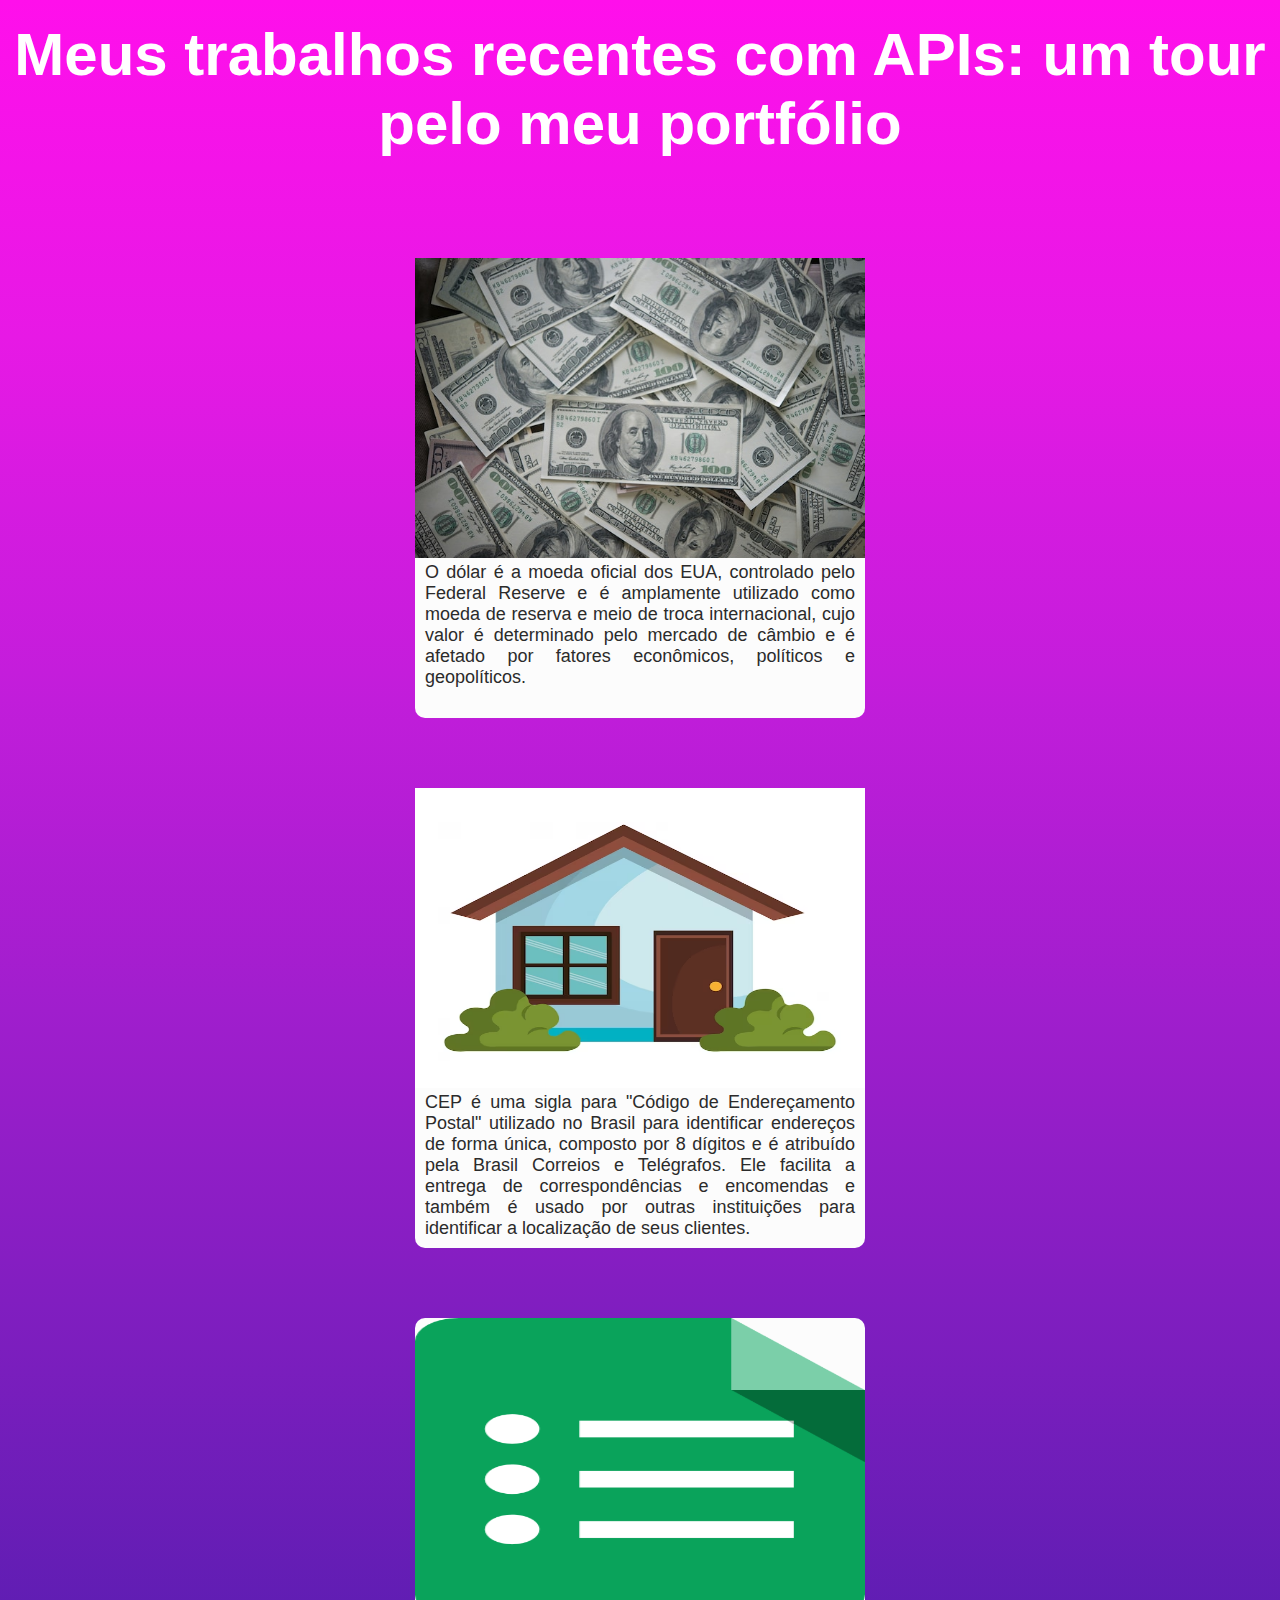
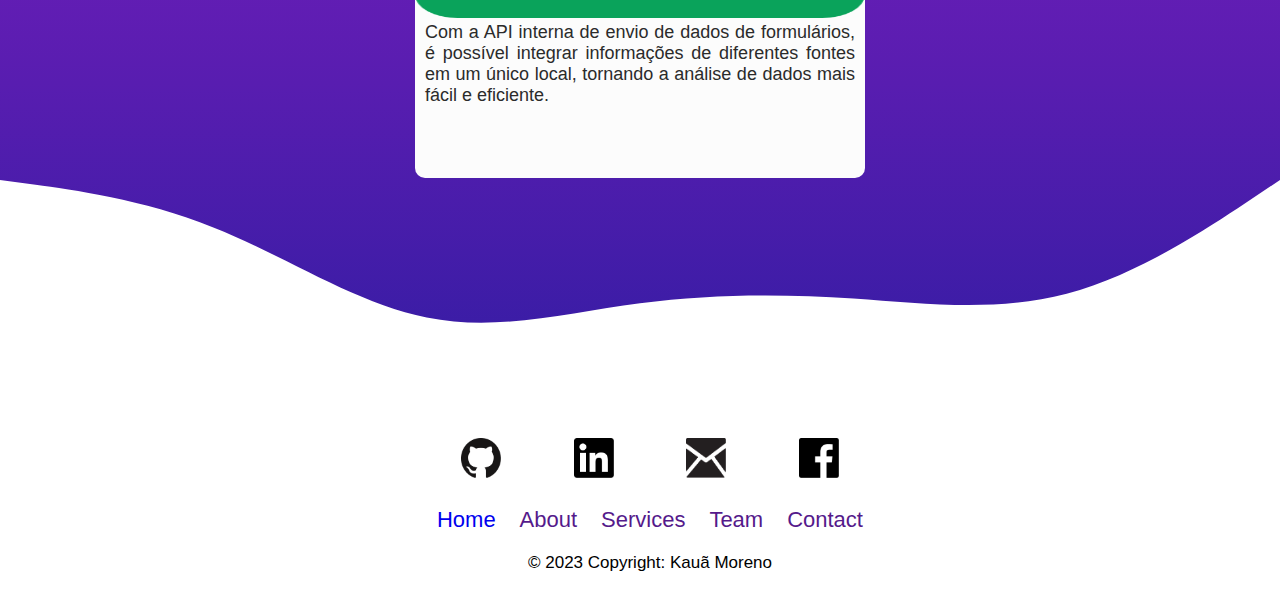
==== index.html @ 4e9daf73 "organização diretorios" ====
<!DOCTYPE html>
<html lang="pt-br">
<head>
    <meta charset="UTF-8">
    <meta http-equiv="X-UA-Compatible" content="IE=edge">
    <meta name="viewport" content="width=device-width, initial-scale=1.0">
    <link rel="shortcut icon" href="assets/img/favicon-32x32.png" type="image/x-icon">
    <title>Home</title>

    <link rel="stylesheet" href="assets/css/style.css">
</head>
<body>
    <main id="main-index">  
        <div id="titulo-index" class="titulo">
            <h1>Meus trabalhos recentes com APIs: um tour pelo meu portfólio</h1>
        </div>


        <div class="row-index">
            <div class="card" id="card-dolar">
                <a href="dolar.html">
                    <div>
                        <img src="assets/img/index/dolar.jpg" alt="Imagem Ilustrativa" class="imagens-index">
                    </div>
                    <div>
                        <center>
                            <p class="texto-index">
                                O dólar é a moeda oficial dos EUA, controlado pelo Federal Reserve e é amplamente utilizado como moeda de reserva e meio de troca internacional, cujo valor é determinado pelo mercado de câmbio e é afetado por fatores econômicos, políticos e geopolíticos.
                            </p>
                        </center>
                    </div>
                </a>
            </div>

            <div class="card" id="card-cep">
                <a href="cep.html">
                    <div>
                        <img src="assets/img/index/casa.avif" alt="Imagem Ilustrativa" class="imagens-index">
                    </div>
                    <div>
                        <center>
                            <p class="texto-index">
                                CEP é uma sigla para "Código de Endereçamento Postal" utilizado no Brasil para identificar endereços de forma única, composto por 8 dígitos e é atribuído pela Brasil Correios e Telégrafos. Ele facilita a entrega de correspondências e encomendas e também é usado por outras instituições para identificar a localização de seus clientes.
                            </p>
                        </center>
                    </div>
                </a>
            </div>

            <div class="card" id="card-envioFormulario">
                <a href="envioFormulario.html">
                    <div>
                        <img src="assets/img/index/form.png" alt="Imagem Ilustrativa" class="imagens-index">
                    </div>
                    <div>
                        <center>
                            <p class="texto-index">
                                Com a API interna de envio de dados de formulários, é possível integrar informações de diferentes fontes em um único local, tornando a análise de dados mais fácil e eficiente.                            </p>
                        </center>
                    </div>
                </a>
            </div>
            
        </div>
    </main>

    <footer>
        <div>
            <div class="redes-sociais">
                <a href=""><img src="assets/img/social-media/github.png" alt="Github"></a>
                <a href=""><img src="assets/img/social-media/linkedin.png" alt="Linkedin"></a>
                <a href=""><img src="assets/img/social-media/email.png" alt="Email"></a>
                <a href=""><img src="assets/img/social-media/facebook.png" alt="Facebook"></a>
            </div>
            <div class="links">
                <a href="index.html">Home</a>
                <a href="">About</a>
                <a href="">Services</a>
                <a href="">Team</a>
                <a href="">Contact</a>
            </div>
            <div class="copy">
                © 2023 Copyright: Kauã Moreno
            </div>
        </div>
    </footer>

</body>
</html>
---- assets/css/style.css ----
* {
    padding: 0;
    margin: 0;
    text-decoration: none;
    font-family: Arial, Helvetica, sans-serif;
}

.titulo {
    color: white;
    text-align: center;
    padding-top: 20px;
}

#titulo-index,
#titulo-cep {
    font-size: 30px;
}


/******************************** FOOTER *********************************/
footer {
    width: 100%;
    height: 150px;
    background-color: white;

    /* Para ficar no centro-row */
    display: flex;
    justify-content: center;
    align-items: center;
}

.links a {
    font-size: 22px;
    margin-top: 25px;
}

footer img {
    width: 40px;
    height: 40px;
}

.copy {
    font-size: 17px;
    margin-top: 20px;
    display: flex;
    justify-content: center;
    align-items: center;
}

footer div {
    width: 450px;
}

.redes-sociais,
.links {
    display: flex;
    justify-content: space-around;
}


/********************************* MAIN **********************************/
main {
    position: relative;
    height: 860px;
}

main:before {
    content: "";
    position: absolute;
    bottom: 0;
    left: 0;
    width: 100%;
    height: 240px;
    background: url(../img/wave.svg);
    background-size: cover;
    background-repeat: no-repeat;
}

#main-index {
    background-image: linear-gradient(180deg, #ff0feb 0, #e719e5 16.67%, #c41ddb 33.33%, #a01ecd 50%, #7c1ebe 66.67%, #581db0 83.33%, #301ca2 100%);
}

#main-dolar {
    background-image: linear-gradient(180deg, #b2f34f 0, #95ed59 12.5%, #76e561 25%, #52da69 37.5%, #1ecd6f 50%, #00c074 62.5%, #00b479 75%, #00aa7e 87.5%, #00a184 100%);
}

#main-cep {
    background-image: linear-gradient(180deg, #ffff5c 0, #fff954 25%, #d5e04d 50%, #aec646 75%, #8cb041 100%);
}

#main-temperatura{
    background-image: linear-gradient(180deg, #ffff5c 0, #fff954 25%, #d5e04d 50%, #aec646 75%, #8cb041 100%);
}


/*************************** Pagina INDEX.HTML ***************************/
.card {
    display: flex;
    flex-direction: column;
    width: 450px;
    height: 430px;
    background-color: rgb(252, 252, 252);
    border-radius: 10px;
}

.card:hover {
    transition: 150ms;
    -webkit-box-shadow: 0px 0px 35px 30px rgba(0, 0, 0, 0.16);
    -moz-box-shadow: 0px 0px 35px 30px rgba(0, 0, 0, 0.16);
    box-shadow: 0px 0px 35px 30px rgba(0, 0, 0, 0.16);
}

.imagens-index {
    width: 450px;
    height: 300px;
}

.texto-index {
    width: 430px;
    text-align: justify;
    color: rgb(43, 43, 43);
    font-family: Arial, Helvetica, sans-serif;
    font-size: 16px;
}

.row-index {
    width: 100%;
    display: flex;
    flex-direction: row;
    justify-content: space-around;
    margin-top: 100px;
}

@media(max-width: 1790px) {
    .row-index {
        display: flex;
        flex-direction: column;
        align-items: center;
    }

    #main-index {
        height: 2020px;
    }

    #card-cep,
    #card-envioFormulario {
        margin-top: 70px;
    }

    .card {
        height: 460px;
    }

    .texto-index {
        font-size: 18px;
    }

    /* TENTAR USAR PARA OS ELEMENTOS NÃO INVADIR O FOOTER */
    header,
    footer {
        padding: 10px;
    }
}

@media(max-width: 900px) {
    #main-index {
        height: 2250px;
    }
}


/*************************** Pagina DOLAR.HTML ***************************/
#titulo-dolar {
    font-size: 40px;
}

#imagem-dolar {
    margin-left: 10px;
    height: 500px;
    width: 500px;
    margin-top: 10px;
}

.row-dolar {
    display: flex;
    flex-direction: row;
}

.inf {
    width: 70%;
    display: flex;
    flex-direction: row;
    justify-content: space-around;
    align-items: center;
    font-size: 30px;
    color: white;
}

#informacoesDolar {
    width: 100%;
    /* height: 500px; */
    display: flex;
    flex-direction: row;
    justify-content: space-around;
    align-items: center;
    color: white;
}

@media(max-width: 1345px) {
    .row-dolar {
        display: flex;
        flex-direction: column;
    }

    #main-dolar {
        height: 1250px;
    }

    #imagem-dolar {
        margin: 0 auto;
        display: flex;
        margin-top: 30px;
    }

    #informacoesDolar {
        margin-top: 120px;
    }
}

@media(max-width: 530px) {
    #imagem-dolar {
        width: 100%;
        margin-top: 50px;
    }

    .inf {
        width: 100%;
    }

    #informacoesDolar {
        margin-top: 100px;
    }
}


/**************************** Pagina CEP.HTML ****************************/
.principal {
    display: flex;
    flex-direction: column;
}

#titulo-cep {
    margin-bottom: 50px;
}

.input-cep {
    display: flex;
    justify-content: space-around;
}

.input-cep input {
    width: 40%;
}

input,
button {
    padding: 10px;
    border-radius: 5px;
    border: 1px solid #000;
}

.informacao div {
    display: flex;
    justify-content: center;
    align-items: center;
}

.informacao {
    display: flex;
    flex-direction: column;
    margin-top: 20px;
    padding: 20px;
    /* width: 80%; */
}

#main-cep {
    display: flex;
    flex-direction: column;
}

.informacao div input {
    margin: 10px 0 10px 0;
    width: 50%;
}

.info {
    display: none;
}


/************************ ENVIOFORMULARIO.HTML *************************/
#main-envioFormulario {
    background: rgb(131, 58, 180);
    background: linear-gradient(90deg, rgba(131, 58, 180, 1) 0%, rgba(253, 29, 29, 1) 50%, rgba(252, 176, 69, 1) 100%);
    color: white;
}

#formulario {
    display: flex;
    flex-direction: column;
    align-items: center;
    margin-top: 50px;
    width: 70%;
    margin: 0 auto;
}

#formulario div {
    margin-top: 20px;
}

#formulario label{
    display: none;
}

#formulario input{
    padding: 15px;
}

#cpf{
    width: 60%;
}
#idade{
    width: 23%;
}

@media print{
    footer{
        display: none;
    }

    #formulario label{
        display: block;
    } 

    button{
        display: none;
    }
}


/************************** TEMPERATURA.HTML ***************************/
#main-temperatura{
    display: flex;
    flex-direction: row;
    justify-content: space-around;
}

.content{
    display: flex;
    flex-direction: column;
    justify-content: space-evenly;
    text-align: center;
    margin-top: -250px;
}

.pesquisa-temp{
    display: flex;
    flex-direction: column;
    align-items: center;
}

#cidade{
    width: 100%;
    padding: 20px 10px 20px 10px;
}

#pesquisa{
    margin-top: 30px;
    width: 50%;
    padding: 20px;
    border-radius: 50px;
}

@media(max-width: 1025px) {
    #main-temperatura{
        height: 1200px;
        display: flex;
        flex-direction: column;
        justify-content: center;
    }

    .img-temperatura img{
        width: 80%;
    }

    .content{
        margin-top: -150px;
    }
}

@media(max-width: 800px) {
    .img-temperatura img{
        width: 100%;
    }

    .content{
        margin-top: -330px;
    }
}


/************************** JSONINTERNO.HTML ***************************/
/*
body {
    font-family: Arial, Helvetica, sans-serif;
    color: black;
    background-color: #e0e0e0;

}
main {
    display: flex;
    justify-content: center;
}
.tela {
    margin-top: 20px;
}
input,
button {
    padding: 10px;
    border: 1px solid black;
}
button {
    border-radius: 5px;
    background-color: rgba(251, 255, 12, 0.8);
}
button:hover {
    transition: 50ms;
    background-color: rgba(251, 255, 12, 0.5);
}
#dados {
    display: none;
    background-color: rgba(251, 255, 12, 0.7);

    -webkit-box-shadow: 9px 11px 18px -4px rgba(0, 0, 0, 0.75);
    -moz-box-shadow: 9px 11px 18px -4px rgba(0, 0, 0, 0.75);
    box-shadow: 9px 11px 18px -4px rgba(0, 0, 0, 0.75);
}
.dados-interior {
    padding: 5px 5px 5px 5px;
    margin-top: 100px;
}
.titulo {
    text-align: center;
}
.areaInput {
    margin-top: 50px;
    display: flex;
    justify-content: space-around;
}
*/
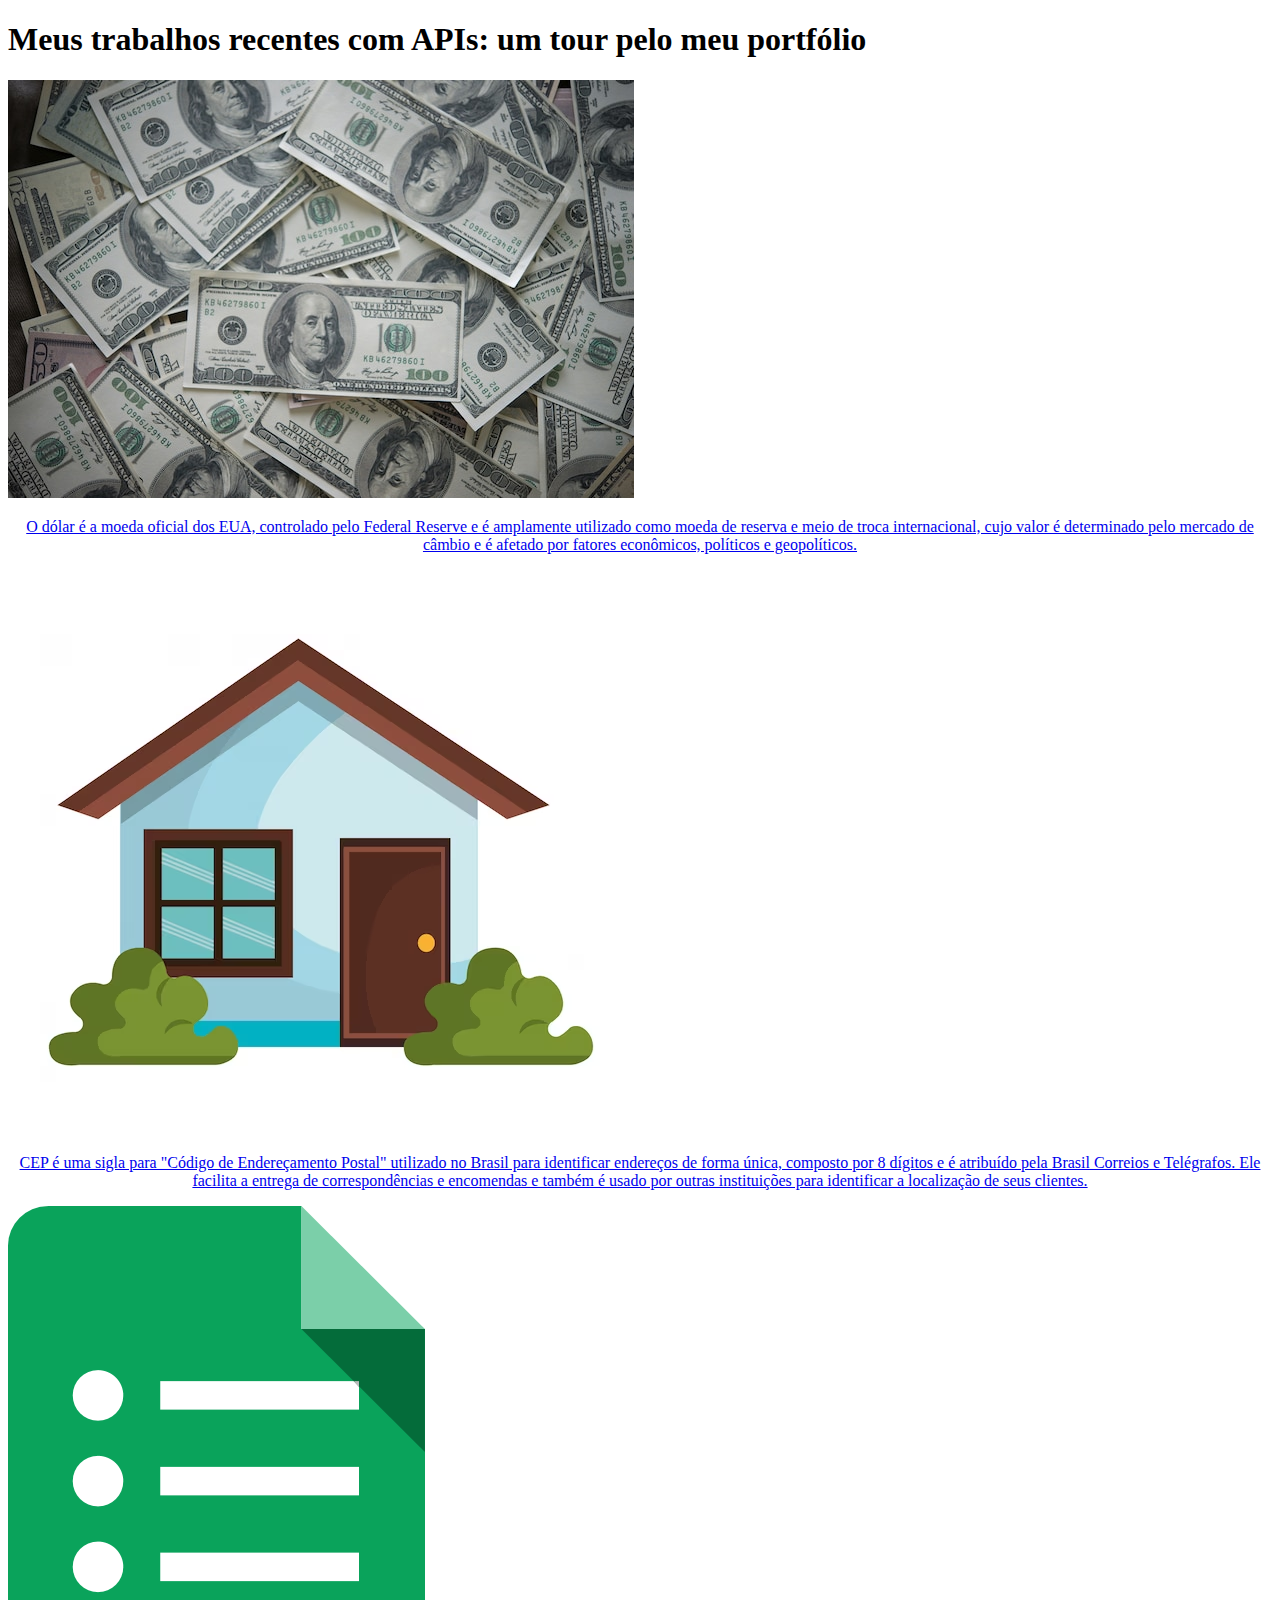
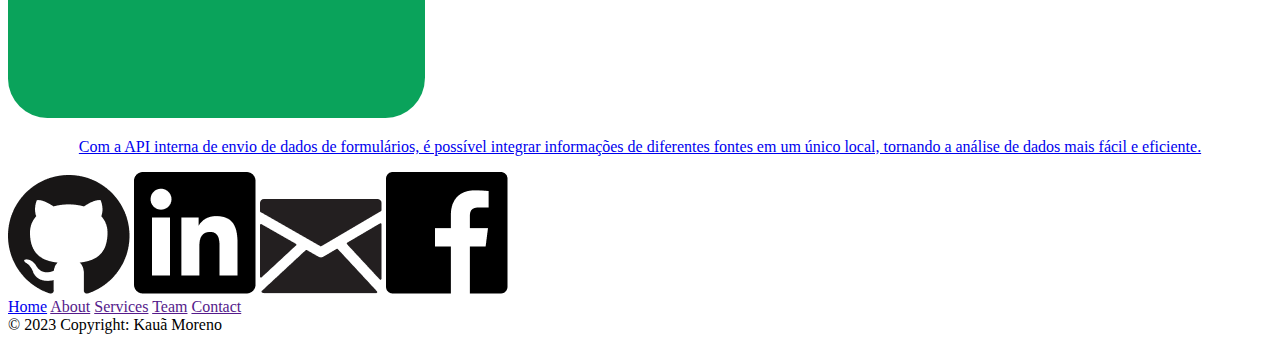
==== commit 2ea86521: "transição de css para scss" ====
--- a/index.html
+++ b/index.html
@@ -65,22 +65,27 @@
     </main>
 
     <footer>
-        <div>
-            <div class="redes-sociais">
-                <a href=""><img src="assets/img/social-media/github.png" alt="Github"></a>
-                <a href=""><img src="assets/img/social-media/linkedin.png" alt="Linkedin"></a>
-                <a href=""><img src="assets/img/social-media/email.png" alt="Email"></a>
-                <a href=""><img src="assets/img/social-media/facebook.png" alt="Facebook"></a>
-            </div>
-            <div class="links">
-                <a href="index.html">Home</a>
-                <a href="">About</a>
-                <a href="">Services</a>
-                <a href="">Team</a>
-                <a href="">Contact</a>
-            </div>
-            <div class="copy">
-                © 2023 Copyright: Kauã Moreno
+        <div class="espaco">
+            
+        </div>
+        <div class="flex">
+            <div>
+                <div class="redes-sociais">
+                    <a href=""><img src="assets/img/social-media/github.png" alt="Github"></a>
+                    <a href=""><img src="assets/img/social-media/linkedin.png" alt="Linkedin"></a>
+                    <a href=""><img src="assets/img/social-media/email.png" alt="Email"></a>
+                    <a href=""><img src="assets/img/social-media/facebook.png" alt="Facebook"></a>
+                </div>
+                <div class="links">
+                    <a href="index.html">Home</a>
+                    <a href="">About</a>
+                    <a href="">Services</a>
+                    <a href="">Team</a>
+                    <a href="">Contact</a>
+                </div>
+                <div class="copy">
+                    © 2023 Copyright: Kauã Moreno
+                </div>
             </div>
         </div>
     </footer>
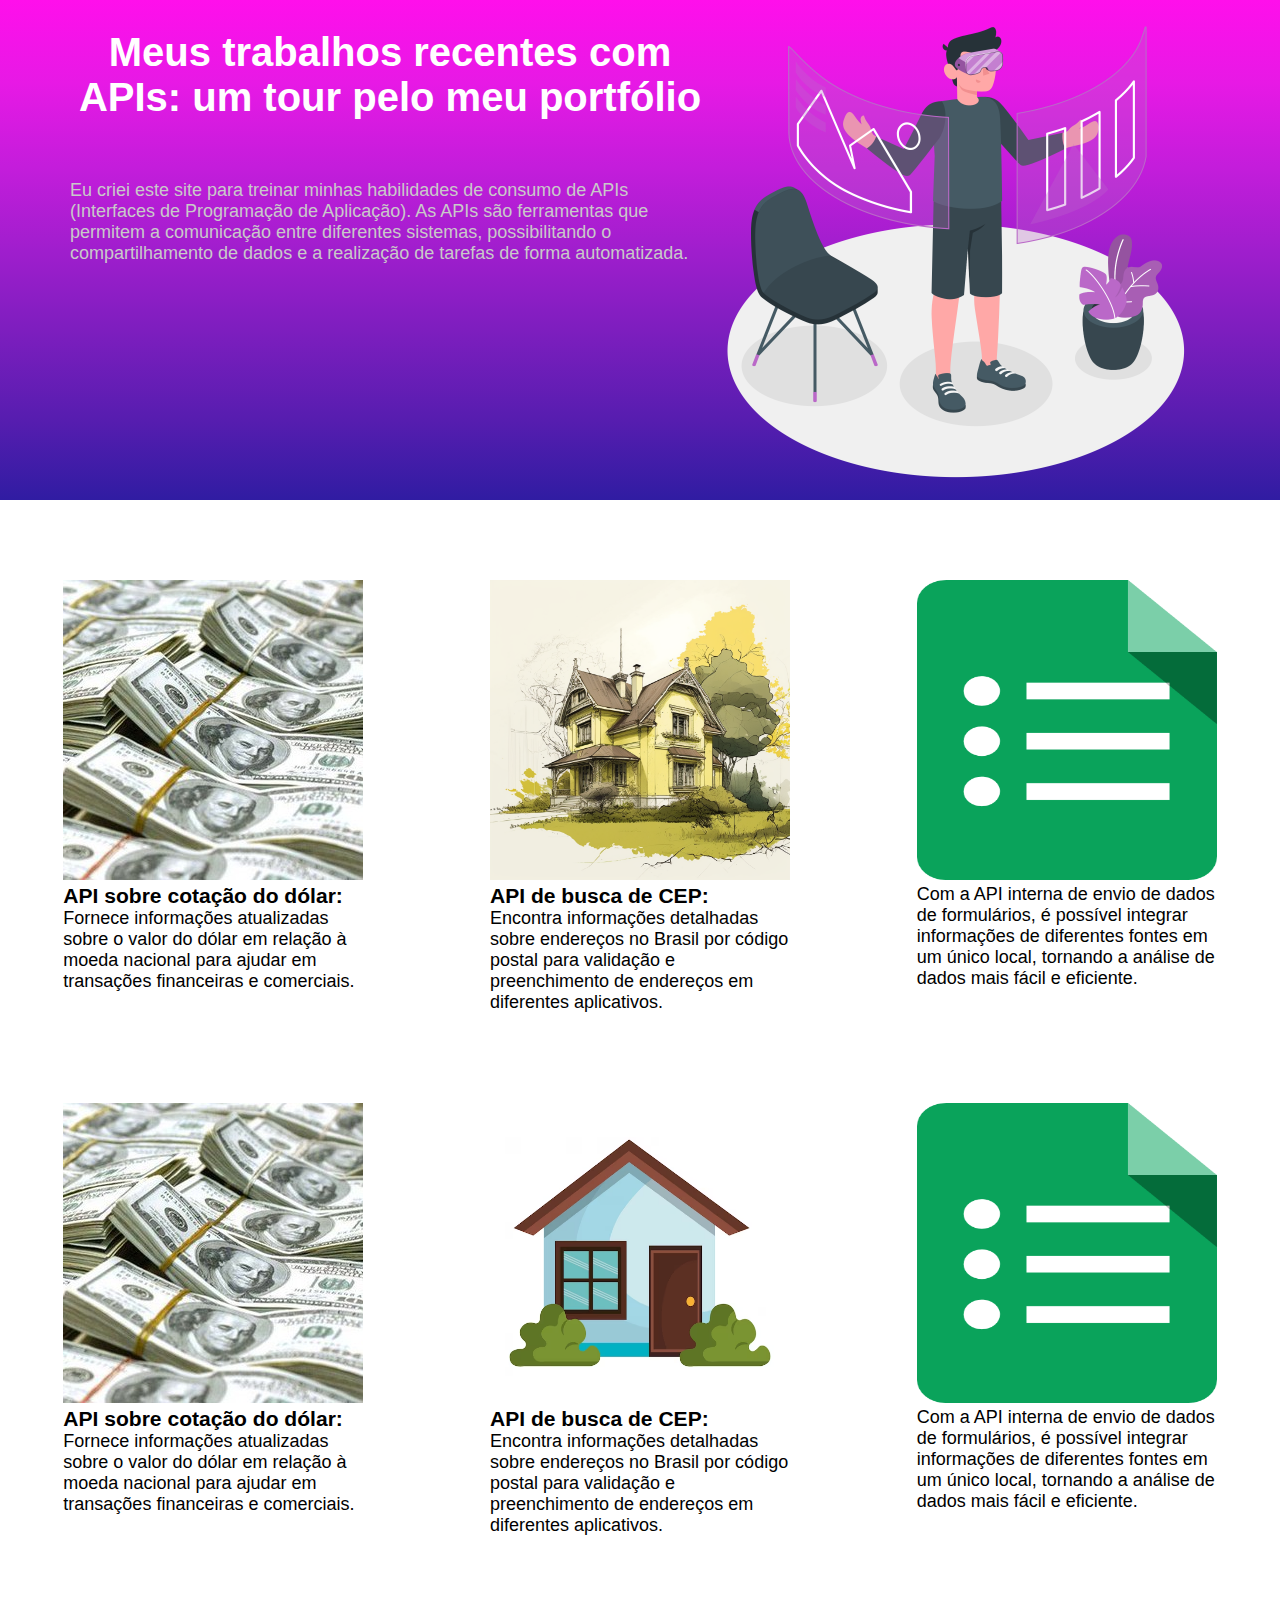
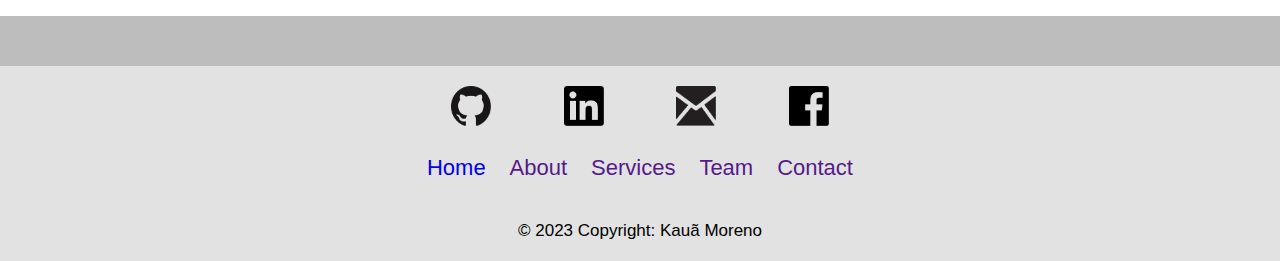
==== commit 6a8eb808: "update index .html .scss /img" ====
--- a/index.html
+++ b/index.html
@@ -1,5 +1,6 @@
 <!DOCTYPE html>
 <html lang="pt-br">
+
 <head>
     <meta charset="UTF-8">
     <meta http-equiv="X-UA-Compatible" content="IE=edge">
@@ -7,27 +8,86 @@
     <link rel="shortcut icon" href="assets/img/favicon-32x32.png" type="image/x-icon">
     <title>Home</title>
 
-    <link rel="stylesheet" href="assets/css/style.css">
+    <link rel="stylesheet" href="assets/scss/style.css">
 </head>
+
 <body>
-    <main id="main-index">  
-        <div id="titulo-index" class="titulo">
-            <h1>Meus trabalhos recentes com APIs: um tour pelo meu portfólio</h1>
+    <main id="main-index">
+        <div class="cabeca-page">
+            <div id="texto-index">
+                <h1>Meus trabalhos recentes com APIs: um tour pelo meu portfólio</h1>
+                <p>Eu criei este site para treinar minhas habilidades de consumo de APIs (Interfaces de Programação de Aplicação). As APIs são ferramentas que permitem a comunicação entre diferentes sistemas, possibilitando o compartilhamento de dados e a realização de tarefas de forma automatizada.</p>
+            </div>
+            <aside>
+                <img width="500px" src="assets/img/index/Virtual reality-amico.png" alt="">
+            </aside>
         </div>
 
 
-        <div class="row-index">
+        <div id="cards">
             <div class="card" id="card-dolar">
                 <a href="dolar.html">
                     <div>
                         <img src="assets/img/index/dolar.jpg" alt="Imagem Ilustrativa" class="imagens-index">
                     </div>
+                    <div class="texto-card">
+
+                        <h3>API sobre cotação do dólar:</h3>
+                        <p>
+                            Fornece informações atualizadas sobre o valor do dólar em relação à moeda nacional para
+                            ajudar em transações financeiras e comerciais.
+                        </p>
+
+                    </div>
+                </a>
+            </div>
+
+            <div class="card" id="card-cep">
+                <a href="cep.html">
                     <div>
-                        <center>
-                            <p class="texto-index">
-                                O dólar é a moeda oficial dos EUA, controlado pelo Federal Reserve e é amplamente utilizado como moeda de reserva e meio de troca internacional, cujo valor é determinado pelo mercado de câmbio e é afetado por fatores econômicos, políticos e geopolíticos.
-                            </p>
-                        </center>
+                        <img src="assets/img/index/cep.png" alt="Imagem Ilustrativa" class="imagens-index">
+                    </div>
+                    <div class="texto-card">
+
+                        <h3>API de busca de CEP:</h3>
+                        <p>
+                            Encontra informações detalhadas sobre endereços no Brasil por código postal para validação e
+                            preenchimento de endereços em diferentes aplicativos.
+                        </p>
+
+                    </div>
+                </a>
+            </div>
+
+            <div class="card" id="card-envioFormulario">
+                <a href="envioFormulario.html">
+                    <div>
+                        <img src="assets/img/index/form.png" alt="Imagem Ilustrativa" class="imagens-index">
+                    </div>
+                    <div class="texto-card">
+
+                        <p>
+                            Com a API interna de envio de dados de formulários, é possível integrar informações de
+                            diferentes fontes em um único local, tornando a análise de dados mais fácil e eficiente.
+                        </p>
+
+                    </div>
+                </a>
+            </div>
+
+            <div class="card" id="card-dolar">
+                <a href="dolar.html">
+                    <div>
+                        <img src="assets/img/index/dolar.jpg" alt="Imagem Ilustrativa" class="imagens-index">
+                    </div>
+                    <div class="texto-card">
+
+                        <h3>API sobre cotação do dólar:</h3>
+                        <p>
+                            Fornece informações atualizadas sobre o valor do dólar em relação à moeda nacional para
+                            ajudar em transações financeiras e comerciais.
+                        </p>
+
                     </div>
                 </a>
             </div>
@@ -37,12 +97,14 @@
                     <div>
                         <img src="assets/img/index/casa.avif" alt="Imagem Ilustrativa" class="imagens-index">
                     </div>
-                    <div>
-                        <center>
-                            <p class="texto-index">
-                                CEP é uma sigla para "Código de Endereçamento Postal" utilizado no Brasil para identificar endereços de forma única, composto por 8 dígitos e é atribuído pela Brasil Correios e Telégrafos. Ele facilita a entrega de correspondências e encomendas e também é usado por outras instituições para identificar a localização de seus clientes.
-                            </p>
-                        </center>
+                    <div class="texto-card">
+
+                        <h3>API de busca de CEP:</h3>
+                        <p>
+                            Encontra informações detalhadas sobre endereços no Brasil por código postal para validação e
+                            preenchimento de endereços em diferentes aplicativos.
+                        </p>
+
                     </div>
                 </a>
             </div>
@@ -52,21 +114,23 @@
                     <div>
                         <img src="assets/img/index/form.png" alt="Imagem Ilustrativa" class="imagens-index">
                     </div>
-                    <div>
-                        <center>
-                            <p class="texto-index">
-                                Com a API interna de envio de dados de formulários, é possível integrar informações de diferentes fontes em um único local, tornando a análise de dados mais fácil e eficiente.                            </p>
-                        </center>
+                    <div class="texto-card">
+
+                        <p>
+                            Com a API interna de envio de dados de formulários, é possível integrar informações de
+                            diferentes fontes em um único local, tornando a análise de dados mais fácil e eficiente.
+                        </p>
+
                     </div>
                 </a>
             </div>
-            
+
         </div>
     </main>
 
     <footer>
         <div class="espaco">
-            
+
         </div>
         <div class="flex">
             <div>
@@ -91,4 +155,5 @@
     </footer>
 
 </body>
+
 </html>--- a/assets/scss/style.css
+++ b/assets/scss/style.css
@@ -0,0 +1,540 @@
+* {
+  padding: 0;
+  margin: 0;
+  text-decoration: none;
+  font-family: Arial, Helvetica, sans-serif;
+}
+
+/********************Cores das MAIN's********************/
+/********************Cores do FOOTER********************/
+/********************Cores das MAIN's********************/
+/********************Cores do FOOTER********************/
+footer {
+  width: 100%;
+  height: 150px;
+}
+footer .links a {
+  font-size: 22px;
+  margin-top: 25px;
+}
+footer img {
+  width: 40px;
+  height: 40px;
+}
+footer .copy {
+  width: 100%;
+  font-size: 17px;
+  margin-top: 40px;
+  display: flex;
+  flex-direction: none;
+  justify-content: center;
+  align-items: center;
+}
+footer div {
+  width: 450px;
+}
+footer .flex {
+  width: 100%;
+  background-color: rgb(226, 226, 226);
+  padding: 20px 0;
+  display: flex;
+  flex-direction: none;
+  justify-content: center;
+  align-items: center;
+}
+footer .espaco {
+  width: 100%;
+  height: 50px;
+  background-color: rgb(189, 189, 189);
+}
+footer .redes-sociais,
+footer .links {
+  display: flex;
+  flex-direction: none;
+  justify-content: space-around;
+  align-items: none;
+}
+
+/********************Cores das MAIN's********************/
+/********************Cores do FOOTER********************/
+#main-index {
+  height: 1000px;
+  height: 100%;
+  margin-bottom: 70px;
+}
+#main-index .cabeca-page {
+  height: 500px;
+  background-image: linear-gradient(180deg, #ff0feb 0, #e719e5 16.67%, #c41ddb 33.33%, #a01ecd 50%, #7c1ebe 66.67%, #581db0 83.33%, #301ca2 100%);
+  display: flex;
+  flex-direction: row;
+  justify-content: center;
+  align-items: none;
+}
+#main-index .cabeca-page #texto-index {
+  width: 50%;
+}
+#main-index .cabeca-page #texto-index h1 {
+  color: white;
+  padding-top: 30px;
+  font-size: 40px;
+  padding-bottom: 30px;
+  text-align: center;
+}
+#main-index .cabeca-page #texto-index p {
+  color: rgb(201, 201, 201);
+  padding-top: 30px;
+  font-size: 18px;
+  padding-bottom: 30px;
+}
+#main-index .cabeca-page aside {
+  z-index: 1000;
+}
+#main-index #cards {
+  display: grid;
+  grid-template-columns: auto auto auto;
+  grid-template-rows: auto auto;
+}
+#main-index #cards .card {
+  margin: 0 auto;
+  width: 300px;
+  margin-top: 70px;
+  padding: 10px;
+  border-radius: 15px;
+}
+#main-index #cards .card:hover {
+  transition: 150ms;
+  box-shadow: 0px 0px 35px 30px rgba(0, 0, 0, 0.16);
+}
+#main-index #cards .card .imagens-index {
+  height: 300px;
+  width: 300px;
+}
+#main-index #cards .card .texto-card {
+  color: black;
+  padding-top: 0;
+  font-size: 18px;
+}
+
+@media (max-width: 1040px) {
+  #main-index #cards {
+    display: grid;
+    grid-template-columns: auto auto;
+    grid-template-rows: auto auto auto;
+  }
+}
+@media (max-width: 1265px) {
+  #main-index .cabeca-page {
+    height: 400px;
+    padding-left: 10px;
+  }
+  #main-index .cabeca-page img {
+    width: 400px;
+  }
+}
+@media (max-width: 954px) {
+  #main-index .cabeca-page #texto-index {
+    width: 100%;
+  }
+}
+@media (max-width: 860px) {
+  #main-index .cabeca-page {
+    height: 400px;
+  }
+  #main-index .cabeca-page img {
+    display: none;
+  }
+}
+@media (max-width: 720px) {
+  #main-index #cards {
+    display: grid;
+    grid-template-columns: auto;
+    grid-template-rows: auto auto auto auto auto auto;
+  }
+}
+/********************Cores das MAIN's********************/
+/********************Cores do FOOTER********************/
+#main-temperatura {
+  background-image: linear-gradient(180deg, #ffff5c 0, #fff954 25%, #d5e04d 50%, #aec646 75%, #8cb041 100%);
+  display: flex;
+  flex-direction: row;
+  justify-content: space-around;
+  align-items: none;
+}
+#main-temperatura .content {
+  display: flex;
+  flex-direction: column;
+  justify-content: space-evenly;
+  align-items: center;
+}
+#main-temperatura .content .txt-temp {
+  text-align: center;
+  color: rgb(0, 0, 0);
+  padding-top: 30px;
+  font-size: 20px;
+}
+#main-temperatura .content .pesquisa-temp {
+  display: flex;
+  flex-direction: column;
+  justify-content: none;
+  align-items: center;
+}
+#main-temperatura .content .pesquisa-temp #cidade {
+  height: 60px;
+  width: 220px;
+}
+#main-temperatura .content .pesquisa-temp #pesquisa {
+  height: 60px;
+  width: 220px;
+  margin-top: 10px;
+}
+
+@media (max-width: 1025px) {
+  #main-temperatura {
+    height: 1000px;
+    display: flex;
+    flex-direction: column;
+    justify-content: center;
+    align-items: none;
+  }
+  #main-temperatura .img-temperatura img {
+    width: 80%;
+  }
+}
+@media (max-width: 800px) {
+  #main-temperatura {
+    height: 900px;
+  }
+  #main-temperatura .img-temperatura img {
+    width: 100%;
+  }
+}
+/********************Cores das MAIN's********************/
+/********************Cores do FOOTER********************/
+#main-dolar {
+  background-image: linear-gradient(180deg, #b2f34f 0, #95ed59 12.5%, #76e561 25%, #52da69 37.5%, #1ecd6f 50%, #00c074 62.5%, #00b479 75%, #00aa7e 87.5%, #00a184 100%);
+}
+#main-dolar #titulo-dolar {
+  margin-bottom: 50px;
+  color: white;
+  padding-top: 20px;
+  font-size: 40px;
+  display: flex;
+  flex-direction: none;
+  justify-content: center;
+  align-items: none;
+}
+#main-dolar .row-dolar {
+  display: flex;
+  flex-direction: row;
+  justify-content: none;
+  align-items: none;
+}
+#main-dolar .row-dolar #imagem #imagem-dolar {
+  margin-left: 10px;
+  height: 500px;
+  width: 500px;
+  margin-top: 10px;
+}
+#main-dolar .row-dolar #informacoesDolar {
+  width: 100%;
+  color: white;
+  display: flex;
+  flex-direction: row;
+  justify-content: space-around;
+  align-items: center;
+}
+#main-dolar .row-dolar #informacoesDolar .inf {
+  width: 70%;
+  font-size: 30px;
+  color: white;
+  display: flex;
+  flex-direction: row;
+  justify-content: space-around;
+  align-items: center;
+}
+
+@media (max-width: 1345px) {
+  #main-dolar {
+    height: 1250px;
+  }
+  #main-dolar .row-dolar {
+    display: flex;
+    flex-direction: column;
+    justify-content: none;
+    align-items: none;
+  }
+  #main-dolar .row-dolar #imagem #imagem-dolar {
+    margin: 0 auto;
+    display: flex;
+    margin-top: 30px;
+  }
+  #main-dolar .row-dolar #informacoesDolar {
+    margin-top: 120px;
+  }
+}
+@media (max-width: 530px) {
+  #imagem-dolar {
+    width: 100%;
+    margin-top: 50px;
+  }
+  #informacoesDolar {
+    margin-top: 100px;
+  }
+  #informacoesDolar .inf {
+    width: 100%;
+  }
+}
+/********************Cores das MAIN's********************/
+/********************Cores do FOOTER********************/
+#main-cep {
+  display: flex;
+  flex-direction: column;
+  justify-content: none;
+  align-items: none;
+  height: 700px;
+  background-image: linear-gradient(180deg, #ffff5c 0, #fff954 25%, #d5e04d 50%, #aec646 75%, #8cb041 100%);
+}
+#main-cep .principal {
+  display: flex;
+  flex-direction: column;
+  justify-content: none;
+  align-items: none;
+}
+#main-cep .principal #titulo-cep {
+  margin-bottom: 50px;
+  display: flex;
+  flex-direction: none;
+  justify-content: center;
+  align-items: none;
+  color: black;
+  padding-top: 40px;
+  font-size: 30px;
+}
+#main-cep .input-cep {
+  display: flex;
+  flex-direction: none;
+  justify-content: space-around;
+  align-items: none;
+}
+#main-cep .input-cep input {
+  width: 40%;
+}
+#main-cep input,
+#main-cep button {
+  padding: 10px;
+  border-radius: 5px;
+  border: 1px solid #000;
+}
+#main-cep .info {
+  display: none;
+}
+#main-cep .info .informacao {
+  margin-top: 20px;
+  padding: 20px;
+  display: flex;
+  flex-direction: column;
+  justify-content: none;
+  align-items: none;
+}
+#main-cep .info .informacao div {
+  display: flex;
+  flex-direction: none;
+  justify-content: center;
+  align-items: center;
+}
+#main-cep .info .informacao div input {
+  margin: 10px 0 10px 0;
+  width: 50%;
+}
+
+/********************Cores das MAIN's********************/
+/********************Cores do FOOTER********************/
+#main-ecommerce {
+  display: flex;
+  flex-direction: column;
+  justify-content: center;
+  align-items: none;
+  background-color: rgb(54, 53, 53);
+  height: 690px;
+}
+#main-ecommerce .titulo {
+  color: rgb(224, 224, 224);
+  padding-top: 20px;
+  font-size: 30px;
+  text-align: center;
+  margin-bottom: 50px;
+}
+#main-ecommerce .inf {
+  color: rgb(224, 224, 224);
+  padding-top: 20px;
+  font-size: 25px;
+  display: flex;
+  flex-direction: row;
+  justify-content: space-around;
+  align-items: none;
+}
+
+@media (max-width: 1080px) {
+  #main-ecommerce {
+    height: 1800px;
+  }
+  #main-ecommerce .titulo {
+    margin-top: 10px;
+  }
+  #main-ecommerce .inf {
+    display: flex;
+    flex-direction: column;
+    justify-content: space-around;
+    align-items: center;
+    height: 100%;
+  }
+}
+/********************Cores das MAIN's********************/
+/********************Cores do FOOTER********************/
+#main-jsonInterno {
+  display: flex;
+  flex-direction: none;
+  justify-content: center;
+  align-items: none;
+  height: 650px;
+  background-color: #e0e0e0;
+}
+#main-jsonInterno .tela {
+  margin-top: 20px;
+}
+#main-jsonInterno .tela input,
+#main-jsonInterno .tela button {
+  padding: 10px;
+  border: 1px solid black;
+}
+#main-jsonInterno .tela button {
+  border-radius: 5px;
+  background-color: rgba(251, 255, 12, 0.8);
+}
+#main-jsonInterno .tela button:hover {
+  transition: 50ms;
+  background-color: rgba(251, 255, 12, 0.5);
+}
+#main-jsonInterno .tela .titulo {
+  display: flex;
+  flex-direction: none;
+  justify-content: center;
+  align-items: center;
+  color: white;
+  padding-top: 30px;
+  font-size: 30px;
+  text-align: center;
+}
+#main-jsonInterno .tela .areaInput {
+  display: flex;
+  flex-direction: none;
+  justify-content: space-around;
+  align-items: none;
+  margin-top: 50px;
+}
+#main-jsonInterno .tela #dados {
+  background-color: rgba(251, 255, 12, 0.7);
+  width: 90%;
+  margin: 0 auto;
+  display: flex;
+  box-shadow: 0px 0px 35px 30px rgba(0, 0, 0, 0.16);
+  display: none;
+}
+#main-jsonInterno .tela #dados .dados-interior {
+  padding: 5px 5px 5px 5px;
+  margin-top: 100px;
+}
+#main-jsonInterno .tela #dados .dados-interior .titulo {
+  display: flex;
+  flex-direction: none;
+  justify-content: center;
+  align-items: center;
+  color: white;
+  padding-top: 30px;
+  font-size: 20px;
+  padding-bottom: 20px;
+}
+
+/********************Cores das MAIN's********************/
+/********************Cores do FOOTER********************/
+#main-movie {
+  height: 720px;
+}
+#main-movie #titulo-pagina {
+  color: brown;
+  padding-top: 20px;
+  font-size: 30px;
+  text-align: center;
+  margin-bottom: 40px;
+}
+#main-movie .pesquisa {
+  width: 500px;
+  display: flex;
+  flex-direction: none;
+  justify-content: space-around;
+  align-items: center;
+  margin: 0 auto;
+}
+#main-movie .pesquisa input,
+#main-movie .pesquisa button {
+  padding: 10px;
+  border-radius: 7px;
+  border: 1px solid black;
+}
+#main-movie .pesquisa input {
+  width: 100%;
+  margin-right: 10px;
+}
+#main-movie #display {
+  display: none;
+}
+#main-movie #display .content {
+  display: flex;
+  flex-direction: row;
+  justify-content: center;
+  align-items: none;
+  margin-top: 70px;
+}
+#main-movie #display .content .img {
+  margin-left: 10px;
+}
+#main-movie #display .content .dados {
+  color: black;
+  padding-top: 5px;
+  font-size: 20px;
+  line-height: 28px;
+  margin-left: 40px;
+  width: 600px;
+}
+#main-movie #display .content .dados #titulo {
+  color: brown;
+  padding-top: 10px;
+  font-size: 30px;
+  margin-bottom: 20px;
+}
+
+@media (max-width: 800px) {
+  #main-movie {
+    height: 100%;
+    padding-bottom: 50px;
+  }
+  #main-movie #display .content {
+    display: flex;
+    flex-direction: column;
+    justify-content: center;
+    align-items: center;
+  }
+  #main-movie #display .content .dados {
+    width: 90%;
+  }
+  #main-movie #display .content .dados #titulo {
+    text-align: center;
+  }
+}
+@media (max-width: 530px) {
+  #main-movie .pesquisa {
+    width: 90%;
+    display: flex;
+    margin: 0 auto;
+  }
+}/*# sourceMappingURL=style.css.map */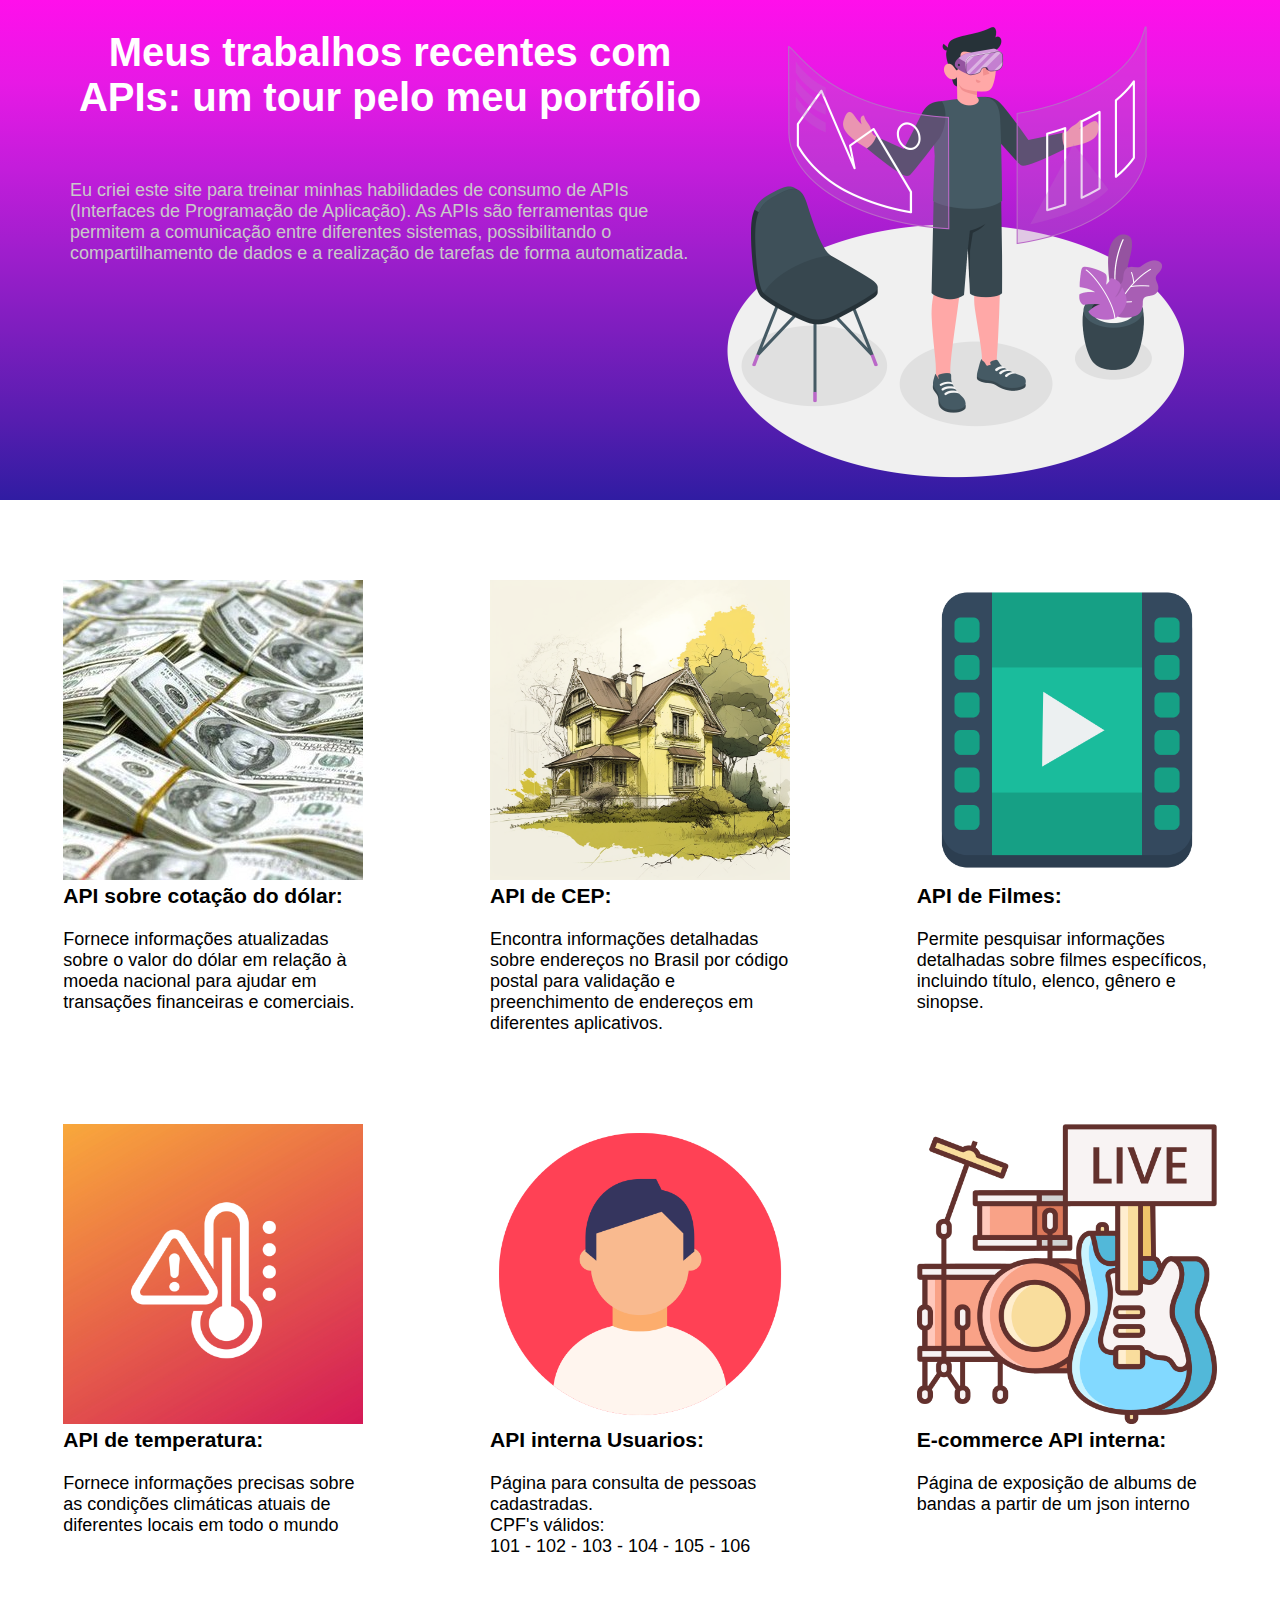
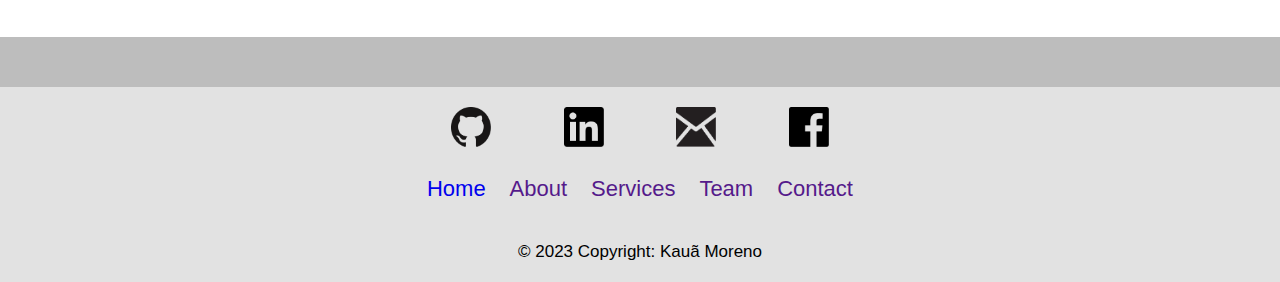
==== commit ea94dba5: "update informações index" ====
--- a/index.html
+++ b/index.html
@@ -32,7 +32,7 @@
                     </div>
                     <div class="texto-card">
 
-                        <h3>API sobre cotação do dólar:</h3>
+                        <h3>API sobre cotação do dólar:</h3> <br>
                         <p>
                             Fornece informações atualizadas sobre o valor do dólar em relação à moeda nacional para
                             ajudar em transações financeiras e comerciais.
@@ -49,7 +49,7 @@
                     </div>
                     <div class="texto-card">
 
-                        <h3>API de busca de CEP:</h3>
+                        <h3>API de CEP:</h3> <br>
                         <p>
                             Encontra informações detalhadas sobre endereços no Brasil por código postal para validação e
                             preenchimento de endereços em diferentes aplicativos.
@@ -59,66 +59,64 @@
                 </a>
             </div>
 
-            <div class="card" id="card-envioFormulario">
-                <a href="envioFormulario.html">
+            <div class="card" id="card-movie">
+                <a href="movie.html">
                     <div>
-                        <img src="assets/img/index/form.png" alt="Imagem Ilustrativa" class="imagens-index">
+                        <img src="assets/img/index/movie.png" alt="Imagem Ilustrativa" class="imagens-index">
                     </div>
                     <div class="texto-card">
-
+                        <h3>API de Filmes:</h3><br>
                         <p>
-                            Com a API interna de envio de dados de formulários, é possível integrar informações de
-                            diferentes fontes em um único local, tornando a análise de dados mais fácil e eficiente.
+                            Permite pesquisar informações detalhadas sobre filmes específicos, incluindo título, elenco, gênero e sinopse.
                         </p>
 
                     </div>
                 </a>
             </div>
 
-            <div class="card" id="card-dolar">
-                <a href="dolar.html">
+            <div class="card" id="card-temperatura">
+                <a href="temperatura.html">
                     <div>
-                        <img src="assets/img/index/dolar.jpg" alt="Imagem Ilustrativa" class="imagens-index">
+                        <img src="assets/img/index/temperatura.jpg" alt="Imagem Ilustrativa" class="imagens-index">
                     </div>
                     <div class="texto-card">
 
-                        <h3>API sobre cotação do dólar:</h3>
+                        <h3>API de temperatura:</h3> <br>
                         <p>
-                            Fornece informações atualizadas sobre o valor do dólar em relação à moeda nacional para
-                            ajudar em transações financeiras e comerciais.
+                            Fornece informações precisas sobre as condições climáticas atuais de diferentes locais em todo o mundo
                         </p>
 
                     </div>
                 </a>
             </div>
 
-            <div class="card" id="card-cep">
-                <a href="cep.html">
+            <div class="card" id="card-jsonInterno">
+                <a href="jsonInterno.html">
                     <div>
-                        <img src="assets/img/index/casa.avif" alt="Imagem Ilustrativa" class="imagens-index">
+                        <img src="assets/img/index/jsonInterno.png" alt="Imagem Ilustrativa" class="imagens-index">
                     </div>
                     <div class="texto-card">
 
-                        <h3>API de busca de CEP:</h3>
+                        <h3>API interna Usuarios:</h3><br>
                         <p>
-                            Encontra informações detalhadas sobre endereços no Brasil por código postal para validação e
-                            preenchimento de endereços em diferentes aplicativos.
+                            Página para consulta de pessoas cadastradas.<br>
+                            CPF's válidos: <br> 101 - 102 - 103 - 104 - 105 - 106
                         </p>
 
                     </div>
                 </a>
             </div>
 
-            <div class="card" id="card-envioFormulario">
-                <a href="envioFormulario.html">
+            <div class="card" id="card-ecommerce">
+                <a href="ecommerce.html">
                     <div>
-                        <img src="assets/img/index/form.png" alt="Imagem Ilustrativa" class="imagens-index">
+                        <img src="assets/img/index/ecommerce.png" alt="Imagem Ilustrativa" class="imagens-index">
                     </div>
                     <div class="texto-card">
 
+                        <h3>E-commerce API interna:</h3><br>
                         <p>
-                            Com a API interna de envio de dados de formulários, é possível integrar informações de
-                            diferentes fontes em um único local, tornando a análise de dados mais fácil e eficiente.
+                            Página de exposição de albums de bandas a partir de um json interno
                         </p>
 
                     </div>
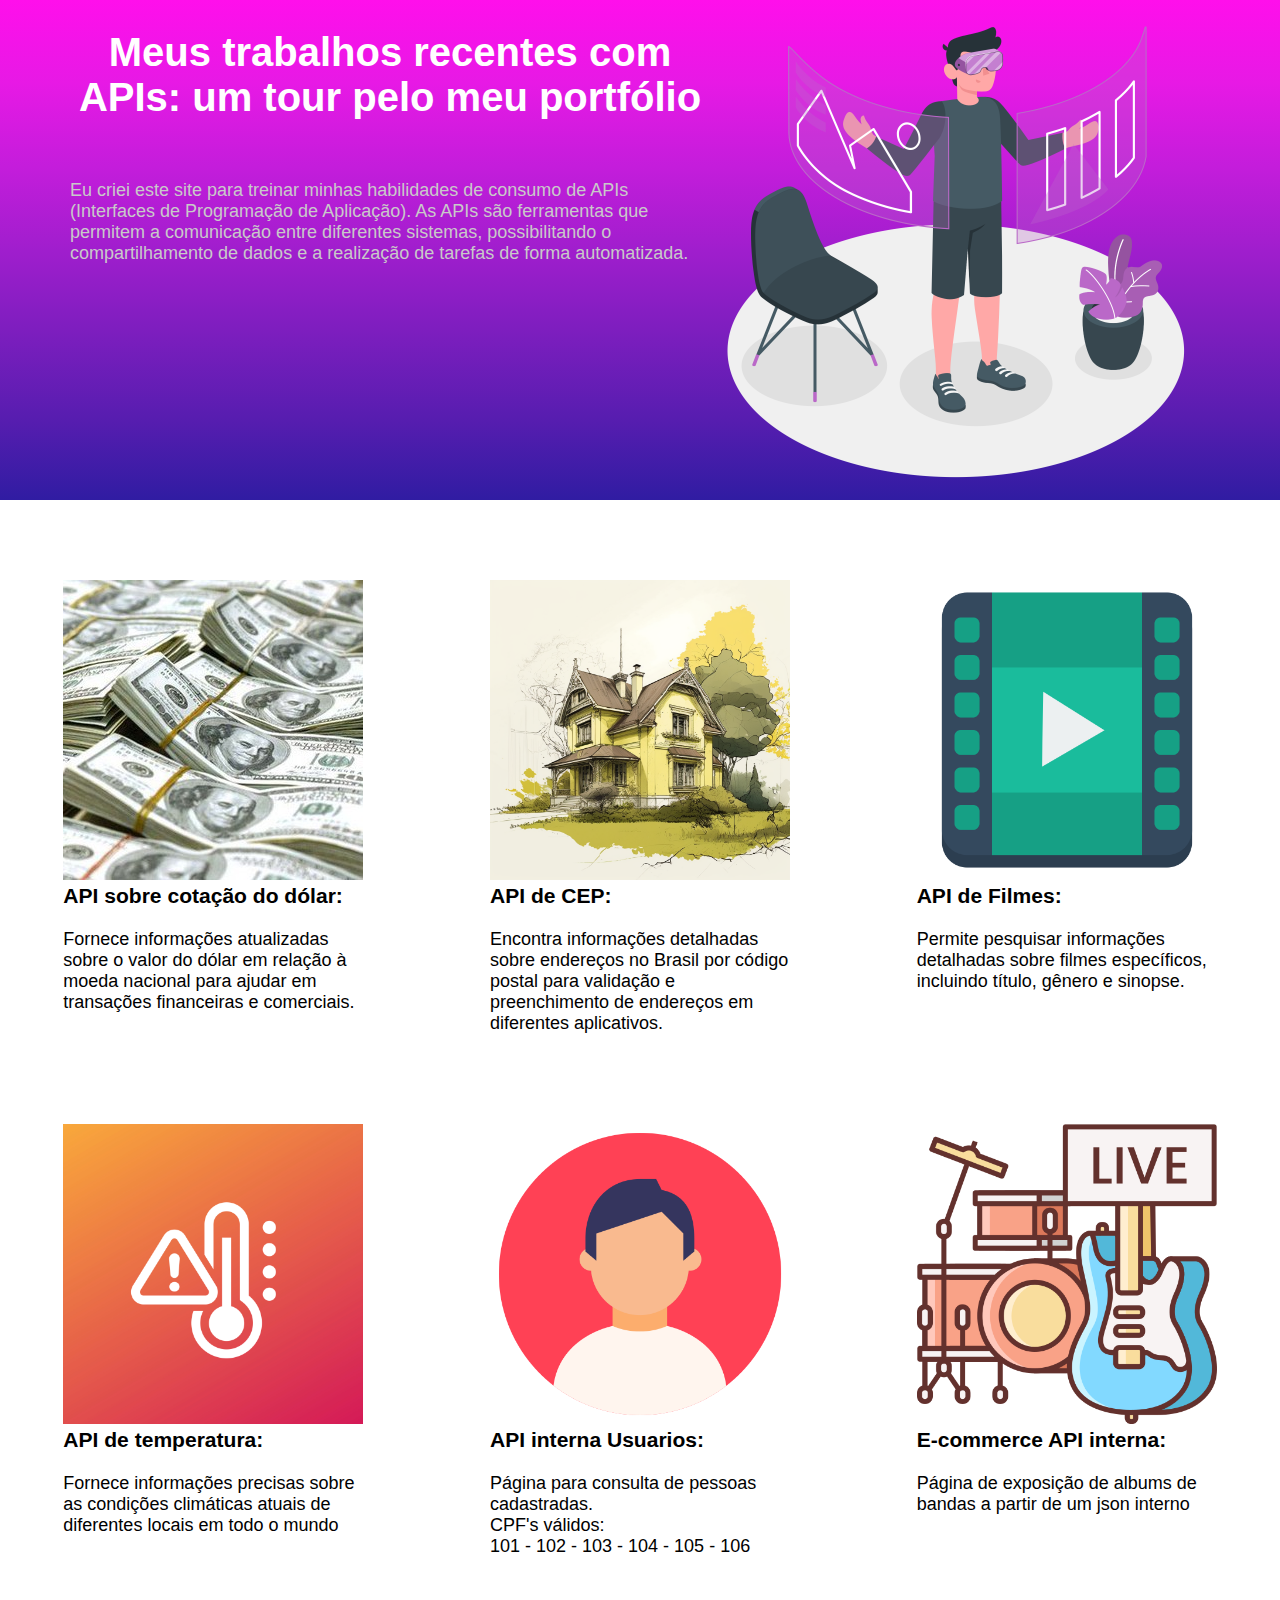
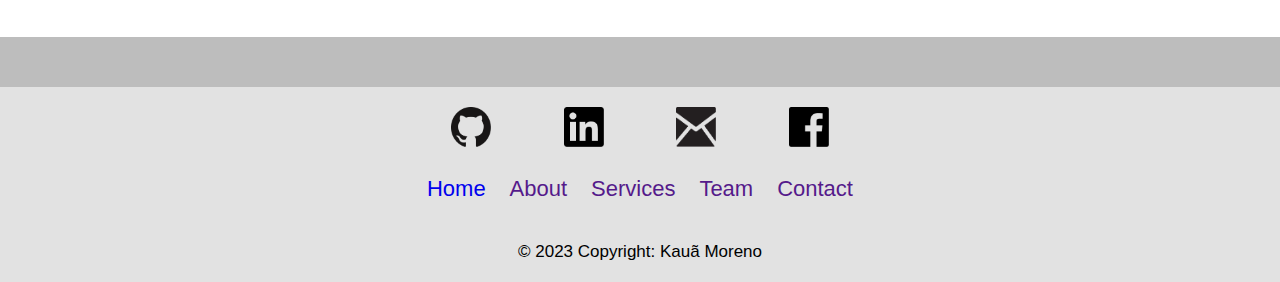
==== commit fadb32a6: "box-shadow jsonInterno" ====
--- a/index.html
+++ b/index.html
@@ -67,7 +67,7 @@
                     <div class="texto-card">
                         <h3>API de Filmes:</h3><br>
                         <p>
-                            Permite pesquisar informações detalhadas sobre filmes específicos, incluindo título, elenco, gênero e sinopse.
+                            Permite pesquisar informações detalhadas sobre filmes específicos, incluindo título, gênero e sinopse.
                         </p>
 
                     </div>
--- a/assets/scss/style.css
+++ b/assets/scss/style.css
@@ -160,12 +160,6 @@
   justify-content: space-around;
   align-items: none;
 }
-#main-temperatura .content {
-  display: flex;
-  flex-direction: column;
-  justify-content: space-evenly;
-  align-items: center;
-}
 #main-temperatura .content .txt-temp {
   text-align: center;
   color: rgb(0, 0, 0);
@@ -177,15 +171,38 @@
   flex-direction: column;
   justify-content: none;
   align-items: center;
-}
-#main-temperatura .content .pesquisa-temp #cidade {
+  margin-top: 100px;
+}
+#main-temperatura .content .pesquisa-temp input, #main-temperatura .content .pesquisa-temp button {
+  border: 1px solid black;
+  border-radius: 15px;
   height: 60px;
   width: 220px;
 }
+#main-temperatura .content .pesquisa-temp #cidade {
+  padding-left: 10px;
+}
 #main-temperatura .content .pesquisa-temp #pesquisa {
-  height: 60px;
-  width: 220px;
   margin-top: 10px;
+}
+#main-temperatura .content #painel {
+  display: flex;
+  flex-direction: column;
+  justify-content: none;
+  align-items: center;
+  margin-top: 70px;
+}
+#main-temperatura .content #painel #cidateTitulo {
+  color: white;
+  padding-top: 0;
+  font-size: 40px;
+  margin-bottom: 10px;
+}
+#main-temperatura .content #painel .row {
+  display: flex;
+  flex-direction: row;
+  justify-content: none;
+  align-items: center;
 }
 
 @media (max-width: 1025px) {
@@ -255,11 +272,11 @@
 
 @media (max-width: 1345px) {
   #main-dolar {
-    height: 1250px;
+    height: 900px;
   }
   #main-dolar .row-dolar {
     display: flex;
-    flex-direction: column;
+    flex-direction: column-reverse;
     justify-content: none;
     align-items: none;
   }
@@ -273,14 +290,15 @@
   }
 }
 @media (max-width: 530px) {
-  #imagem-dolar {
+  #main-dolar .row-dolar #imagem #imagem-dolar {
     width: 100%;
     margin-top: 50px;
-  }
-  #informacoesDolar {
+    width: 100%;
+  }
+  #main-dolar .row-dolar #informacoesDolar {
     margin-top: 100px;
   }
-  #informacoesDolar .inf {
+  #main-dolar .row-dolar #informacoesDolar .inf {
     width: 100%;
   }
 }
@@ -437,7 +455,7 @@
   width: 90%;
   margin: 0 auto;
   display: flex;
-  box-shadow: 0px 0px 35px 30px rgba(0, 0, 0, 0.16);
+  box-shadow: 9px 11px 18px -4px rgba(0, 0, 0, 0.75);
   display: none;
 }
 #main-jsonInterno .tela #dados .dados-interior {
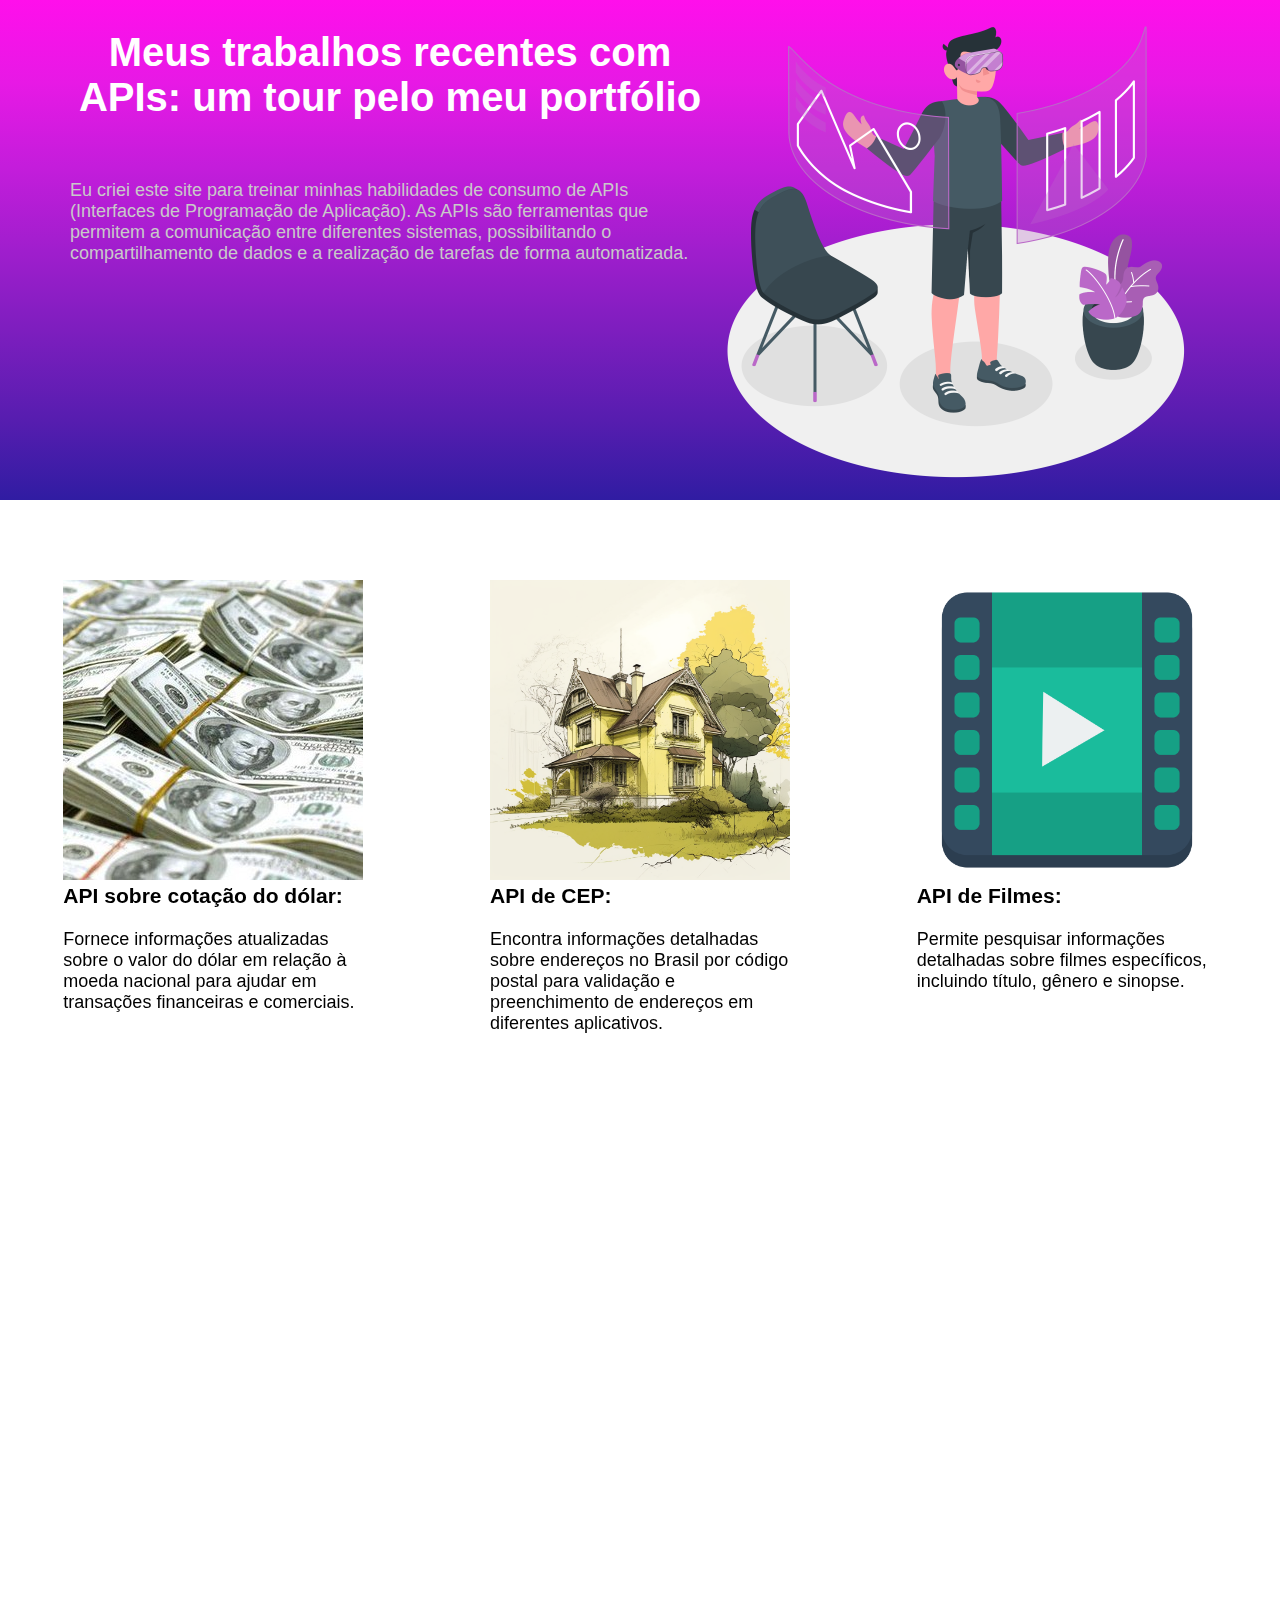
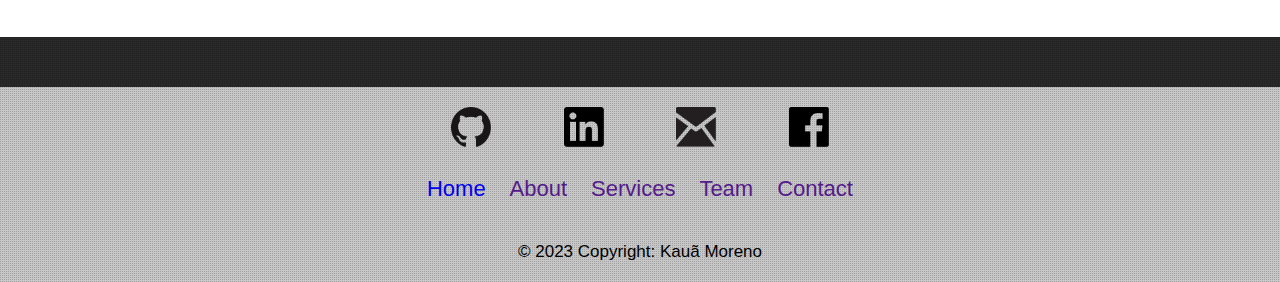
==== commit f4264c43: "add biblioteca aos" ====
--- a/index.html
+++ b/index.html
@@ -5,13 +5,14 @@
     <meta charset="UTF-8">
     <meta http-equiv="X-UA-Compatible" content="IE=edge">
     <meta name="viewport" content="width=device-width, initial-scale=1.0">
+    <link rel="stylesheet" href="https://unpkg.com/aos@next/dist/aos.css" />
     <link rel="shortcut icon" href="assets/img/favicon-32x32.png" type="image/x-icon">
     <title>Home</title>
 
     <link rel="stylesheet" href="assets/scss/style.css">
 </head>
 
-<body>
+<body id="body-index">
     <main id="main-index">
         <div class="cabeca-page">
             <div id="texto-index">
@@ -25,7 +26,7 @@
 
 
         <div id="cards">
-            <div class="card" id="card-dolar">
+            <div class="card" id="card-dolar" data-aos="fade-right">
                 <a href="dolar.html">
                     <div>
                         <img src="assets/img/index/dolar.jpg" alt="Imagem Ilustrativa" class="imagens-index">
@@ -42,7 +43,7 @@
                 </a>
             </div>
 
-            <div class="card" id="card-cep">
+            <div class="card" id="card-cep" data-aos="fade-right">
                 <a href="cep.html">
                     <div>
                         <img src="assets/img/index/cep.png" alt="Imagem Ilustrativa" class="imagens-index">
@@ -59,7 +60,7 @@
                 </a>
             </div>
 
-            <div class="card" id="card-movie">
+            <div class="card" id="card-movie" data-aos="fade-right">
                 <a href="movie.html">
                     <div>
                         <img src="assets/img/index/movie.png" alt="Imagem Ilustrativa" class="imagens-index">
@@ -67,14 +68,15 @@
                     <div class="texto-card">
                         <h3>API de Filmes:</h3><br>
                         <p>
-                            Permite pesquisar informações detalhadas sobre filmes específicos, incluindo título, gênero e sinopse.
+                            Permite pesquisar informações detalhadas sobre filmes específicos, incluindo título, gênero
+                            e sinopse.
                         </p>
 
                     </div>
                 </a>
             </div>
 
-            <div class="card" id="card-temperatura">
+            <div class="card" id="card-temperatura" data-aos="fade-right">
                 <a href="temperatura.html">
                     <div>
                         <img src="assets/img/index/temperatura.jpg" alt="Imagem Ilustrativa" class="imagens-index">
@@ -83,14 +85,15 @@
 
                         <h3>API de temperatura:</h3> <br>
                         <p>
-                            Fornece informações precisas sobre as condições climáticas atuais de diferentes locais em todo o mundo
+                            Fornece informações precisas sobre as condições climáticas atuais de diferentes locais em
+                            todo o mundo
                         </p>
 
                     </div>
                 </a>
             </div>
 
-            <div class="card" id="card-jsonInterno">
+            <div class="card" id="card-jsonInterno" data-aos="fade-right">
                 <a href="jsonInterno.html">
                     <div>
                         <img src="assets/img/index/jsonInterno.png" alt="Imagem Ilustrativa" class="imagens-index">
@@ -107,7 +110,7 @@
                 </a>
             </div>
 
-            <div class="card" id="card-ecommerce">
+            <div class="card" id="card-ecommerce" data-aos="fade-right">
                 <a href="ecommerce.html">
                     <div>
                         <img src="assets/img/index/ecommerce.png" alt="Imagem Ilustrativa" class="imagens-index">
@@ -133,9 +136,9 @@
         <div class="flex">
             <div>
                 <div class="redes-sociais">
-                    <a href=""><img src="assets/img/social-media/github.png" alt="Github"></a>
-                    <a href=""><img src="assets/img/social-media/linkedin.png" alt="Linkedin"></a>
-                    <a href=""><img src="assets/img/social-media/email.png" alt="Email"></a>
+                    <a href="https://github.com/kauamoreno"><img src="assets/img/social-media/github.png" alt="Github"></a>
+                    <a href="https://www.linkedin.com/in/kauamoreno/"><img src="assets/img/social-media/linkedin.png" alt="Linkedin"></a>
+                    <a href="mailto:kaua.moreno2005@gmail.com"><img src="assets/img/social-media/email.png" alt="Email"></a>
                     <a href=""><img src="assets/img/social-media/facebook.png" alt="Facebook"></a>
                 </div>
                 <div class="links">
@@ -152,6 +155,10 @@
         </div>
     </footer>
 
+    <script src="https://unpkg.com/aos@2.3.1/dist/aos.js"></script>
+    <script>
+        AOS.init();
+    </script>
 </body>
 
 </html>--- a/assets/scss/style.css
+++ b/assets/scss/style.css
@@ -5,9 +5,23 @@
   font-family: Arial, Helvetica, sans-serif;
 }
 
-/********************Cores das MAIN's********************/
-/********************Cores do FOOTER********************/
-/********************Cores das MAIN's********************/
+/* SERVE PARA MANTER O FOOTER SEMPRE EMBAIXO */
+html {
+  height: 100%;
+  min-height: 100%;
+}
+
+body {
+  display: flex;
+  flex-direction: column;
+  min-height: 100%;
+}
+
+footer {
+  margin-top: auto;
+}
+
+/*********************************************/
 /********************Cores do FOOTER********************/
 footer {
   width: 100%;
@@ -35,17 +49,18 @@
 }
 footer .flex {
   width: 100%;
-  background-color: rgb(226, 226, 226);
   padding: 20px 0;
   display: flex;
   flex-direction: none;
   justify-content: center;
   align-items: center;
+  background: url(../img/background-pontos.png), rgb(199, 199, 199);
 }
 footer .espaco {
   width: 100%;
   height: 50px;
-  background-color: rgb(189, 189, 189);
+  background-color: rgb(41, 41, 41);
+  background: url(../img/background-pontos.png), rgb(41, 41, 41);
 }
 footer .redes-sociais,
 footer .links {
@@ -55,8 +70,11 @@
   align-items: none;
 }
 
-/********************Cores das MAIN's********************/
-/********************Cores do FOOTER********************/
+@media (max-width: 460px) {
+  .flex div {
+    width: 100%;
+  }
+}
 #main-index {
   height: 1000px;
   height: 100%;
@@ -151,86 +169,105 @@
     grid-template-rows: auto auto auto auto auto auto;
   }
 }
-/********************Cores das MAIN's********************/
-/********************Cores do FOOTER********************/
-#main-temperatura {
+@media (max-width: 460px) {
+  #main-index .cabeca-page {
+    height: 450px;
+    padding-right: 10px;
+    text-align: justify;
+  }
+}
+#body-temperatura {
   background-image: linear-gradient(180deg, #ffff5c 0, #fff954 25%, #d5e04d 50%, #aec646 75%, #8cb041 100%);
-  display: flex;
-  flex-direction: row;
-  justify-content: space-around;
-  align-items: none;
-}
-#main-temperatura .content .txt-temp {
+}
+#body-temperatura #main-temperatura {
+  display: flex;
+  flex-direction: row;
+  justify-content: space-around;
+  align-items: none;
+}
+#body-temperatura #main-temperatura .content .txt-temp {
   text-align: center;
   color: rgb(0, 0, 0);
   padding-top: 30px;
   font-size: 20px;
 }
-#main-temperatura .content .pesquisa-temp {
+#body-temperatura #main-temperatura .content .pesquisa-temp {
   display: flex;
   flex-direction: column;
   justify-content: none;
   align-items: center;
   margin-top: 100px;
 }
-#main-temperatura .content .pesquisa-temp input, #main-temperatura .content .pesquisa-temp button {
+#body-temperatura #main-temperatura .content .pesquisa-temp input,
+#body-temperatura #main-temperatura .content .pesquisa-temp button {
   border: 1px solid black;
   border-radius: 15px;
   height: 60px;
   width: 220px;
 }
-#main-temperatura .content .pesquisa-temp #cidade {
+#body-temperatura #main-temperatura .content .pesquisa-temp button {
+  font-size: 17px;
+  background-color: white;
+}
+#body-temperatura #main-temperatura .content .pesquisa-temp button:hover {
+  transition: 400ms;
+  background-color: orange;
+  color: white;
+}
+#body-temperatura #main-temperatura .content .pesquisa-temp #cidade {
   padding-left: 10px;
 }
-#main-temperatura .content .pesquisa-temp #pesquisa {
+#body-temperatura #main-temperatura .content .pesquisa-temp #pesquisa {
   margin-top: 10px;
 }
-#main-temperatura .content #painel {
+#body-temperatura #main-temperatura .content #painel {
   display: flex;
   flex-direction: column;
   justify-content: none;
   align-items: center;
   margin-top: 70px;
 }
-#main-temperatura .content #painel #cidateTitulo {
+#body-temperatura #main-temperatura .content #painel #cidateTitulo {
   color: white;
   padding-top: 0;
   font-size: 40px;
   margin-bottom: 10px;
 }
-#main-temperatura .content #painel .row {
+#body-temperatura #main-temperatura .content #painel .row {
   display: flex;
   flex-direction: row;
   justify-content: none;
   align-items: center;
 }
-
 @media (max-width: 1025px) {
-  #main-temperatura {
-    height: 1000px;
+  #body-temperatura #main-temperatura {
+    height: 1200px;
     display: flex;
     flex-direction: column;
     justify-content: center;
     align-items: none;
-  }
-  #main-temperatura .img-temperatura img {
+    background-image: linear-gradient(180deg, #ffff5c 0, #fff954 25%, #d5e04d 50%, #aec646 75%, #8cb041 100%);
+  }
+  #body-temperatura #main-temperatura .img-temperatura img {
     width: 80%;
+    margin: 0 auto;
+    align-items: center;
+    display: flex;
   }
 }
 @media (max-width: 800px) {
-  #main-temperatura {
-    height: 900px;
-  }
-  #main-temperatura .img-temperatura img {
+  #body-temperatura #main-temperatura {
+    height: 1000px;
+  }
+  #body-temperatura #main-temperatura .img-temperatura img {
     width: 100%;
   }
 }
-/********************Cores das MAIN's********************/
-/********************Cores do FOOTER********************/
-#main-dolar {
+
+#body-dolar {
   background-image: linear-gradient(180deg, #b2f34f 0, #95ed59 12.5%, #76e561 25%, #52da69 37.5%, #1ecd6f 50%, #00c074 62.5%, #00b479 75%, #00aa7e 87.5%, #00a184 100%);
 }
-#main-dolar #titulo-dolar {
+#body-dolar #main-dolar #titulo-dolar {
   margin-bottom: 50px;
   color: white;
   padding-top: 20px;
@@ -240,19 +277,19 @@
   justify-content: center;
   align-items: none;
 }
-#main-dolar .row-dolar {
+#body-dolar #main-dolar .row-dolar {
   display: flex;
   flex-direction: row;
   justify-content: none;
   align-items: none;
 }
-#main-dolar .row-dolar #imagem #imagem-dolar {
+#body-dolar #main-dolar .row-dolar #imagem #imagem-dolar {
   margin-left: 10px;
   height: 500px;
   width: 500px;
   margin-top: 10px;
 }
-#main-dolar .row-dolar #informacoesDolar {
+#body-dolar #main-dolar .row-dolar #informacoesDolar {
   width: 100%;
   color: white;
   display: flex;
@@ -260,7 +297,7 @@
   justify-content: space-around;
   align-items: center;
 }
-#main-dolar .row-dolar #informacoesDolar .inf {
+#body-dolar #main-dolar .row-dolar #informacoesDolar .inf {
   width: 70%;
   font-size: 30px;
   color: white;
@@ -269,56 +306,57 @@
   justify-content: space-around;
   align-items: center;
 }
-
 @media (max-width: 1345px) {
-  #main-dolar {
+  #body-dolar #main-dolar {
     height: 900px;
-  }
-  #main-dolar .row-dolar {
+    background-image: linear-gradient(180deg, #b2f34f 0, #95ed59 12.5%, #76e561 25%, #52da69 37.5%, #1ecd6f 50%, #00c074 62.5%, #00b479 75%, #00aa7e 87.5%, #00a184 100%);
+  }
+  #body-dolar #main-dolar .row-dolar {
     display: flex;
     flex-direction: column-reverse;
     justify-content: none;
     align-items: none;
   }
-  #main-dolar .row-dolar #imagem #imagem-dolar {
+  #body-dolar #main-dolar .row-dolar #imagem #imagem-dolar {
     margin: 0 auto;
     display: flex;
     margin-top: 30px;
   }
-  #main-dolar .row-dolar #informacoesDolar {
+  #body-dolar #main-dolar .row-dolar #informacoesDolar {
     margin-top: 120px;
   }
 }
 @media (max-width: 530px) {
-  #main-dolar .row-dolar #imagem #imagem-dolar {
+  #body-dolar #main-dolar .row-dolar #imagem #imagem-dolar {
     width: 100%;
     margin-top: 50px;
     width: 100%;
   }
-  #main-dolar .row-dolar #informacoesDolar {
+  #body-dolar #main-dolar .row-dolar #informacoesDolar {
     margin-top: 100px;
   }
-  #main-dolar .row-dolar #informacoesDolar .inf {
+  #body-dolar #main-dolar .row-dolar #informacoesDolar .inf {
     width: 100%;
   }
 }
-/********************Cores das MAIN's********************/
-/********************Cores do FOOTER********************/
-#main-cep {
+
+#body-cep {
+  background-image: linear-gradient(180deg, #ffff5c 0, #fff954 25%, #d5e04d 50%, #aec646 75%, #8cb041 100%);
+}
+#body-cep #main-cep {
   display: flex;
   flex-direction: column;
   justify-content: none;
   align-items: none;
   height: 700px;
-  background-image: linear-gradient(180deg, #ffff5c 0, #fff954 25%, #d5e04d 50%, #aec646 75%, #8cb041 100%);
-}
-#main-cep .principal {
+}
+#body-cep #main-cep .principal {
   display: flex;
   flex-direction: column;
   justify-content: none;
   align-items: none;
 }
-#main-cep .principal #titulo-cep {
+#body-cep #main-cep .principal #titulo-cep {
   margin-bottom: 50px;
   display: flex;
   flex-direction: none;
@@ -328,25 +366,34 @@
   padding-top: 40px;
   font-size: 30px;
 }
-#main-cep .input-cep {
-  display: flex;
-  flex-direction: none;
-  justify-content: space-around;
-  align-items: none;
-}
-#main-cep .input-cep input {
+#body-cep #main-cep .input-cep {
+  display: flex;
+  flex-direction: none;
+  justify-content: space-around;
+  align-items: none;
+}
+#body-cep #main-cep .input-cep input {
   width: 40%;
 }
-#main-cep input,
-#main-cep button {
+#body-cep #main-cep input,
+#body-cep #main-cep button {
   padding: 10px;
   border-radius: 5px;
   border: 1px solid #000;
 }
-#main-cep .info {
+#body-cep #main-cep button {
+  font-size: 17px;
+  background-color: white;
+}
+#body-cep #main-cep button:hover {
+  transition: 400ms;
+  background-color: orange;
+  color: white;
+}
+#body-cep #main-cep .info {
   display: none;
 }
-#main-cep .info .informacao {
+#body-cep #main-cep .info .informacao {
   margin-top: 20px;
   padding: 20px;
   display: flex;
@@ -354,35 +401,40 @@
   justify-content: none;
   align-items: none;
 }
-#main-cep .info .informacao div {
-  display: flex;
-  flex-direction: none;
-  justify-content: center;
-  align-items: center;
-}
-#main-cep .info .informacao div input {
+#body-cep #main-cep .info .informacao div {
+  display: flex;
+  flex-direction: none;
+  justify-content: center;
+  align-items: center;
+}
+#body-cep #main-cep .info .informacao div input {
   margin: 10px 0 10px 0;
   width: 50%;
 }
-
-/********************Cores das MAIN's********************/
-/********************Cores do FOOTER********************/
-#main-ecommerce {
+@media (max-width: 505px) {
+  #body-cep .principal .titulo {
+    text-align: center;
+  }
+}
+
+#body-ecommerce {
+  background: linear-gradient(to bottom, #000000, #434343);
+}
+#body-ecommerce #main-ecommerce {
   display: flex;
   flex-direction: column;
   justify-content: center;
   align-items: none;
-  background-color: rgb(54, 53, 53);
   height: 690px;
 }
-#main-ecommerce .titulo {
+#body-ecommerce #main-ecommerce .titulo {
   color: rgb(224, 224, 224);
   padding-top: 20px;
   font-size: 30px;
   text-align: center;
   margin-bottom: 50px;
 }
-#main-ecommerce .inf {
+#body-ecommerce #main-ecommerce .inf {
   color: rgb(224, 224, 224);
   padding-top: 20px;
   font-size: 25px;
@@ -391,15 +443,21 @@
   justify-content: space-around;
   align-items: none;
 }
-
+#body-ecommerce #main-ecommerce .inf #imagem-nirvana,
+#body-ecommerce #main-ecommerce .inf #imagem-queen,
+#body-ecommerce #main-ecommerce .inf #imagem-guns {
+  display: flex;
+  justify-content: center;
+}
 @media (max-width: 1080px) {
-  #main-ecommerce {
+  #body-ecommerce #main-ecommerce {
     height: 1800px;
-  }
-  #main-ecommerce .titulo {
+    background: linear-gradient(to bottom, #000000, #434343);
+  }
+  #body-ecommerce #main-ecommerce .titulo {
     margin-top: 10px;
   }
-  #main-ecommerce .inf {
+  #body-ecommerce #main-ecommerce .inf {
     display: flex;
     flex-direction: column;
     justify-content: space-around;
@@ -407,33 +465,34 @@
     height: 100%;
   }
 }
-/********************Cores das MAIN's********************/
-/********************Cores do FOOTER********************/
-#main-jsonInterno {
-  display: flex;
-  flex-direction: none;
-  justify-content: center;
-  align-items: none;
-  height: 650px;
+
+#body-jsonInterno {
   background-color: #e0e0e0;
 }
-#main-jsonInterno .tela {
+#body-jsonInterno #main-jsonInterno {
+  display: flex;
+  flex-direction: none;
+  justify-content: center;
+  align-items: none;
+  height: 780px;
+}
+#body-jsonInterno #main-jsonInterno .tela {
   margin-top: 20px;
 }
-#main-jsonInterno .tela input,
-#main-jsonInterno .tela button {
+#body-jsonInterno #main-jsonInterno .tela input,
+#body-jsonInterno #main-jsonInterno .tela button {
   padding: 10px;
   border: 1px solid black;
 }
-#main-jsonInterno .tela button {
+#body-jsonInterno #main-jsonInterno .tela button {
   border-radius: 5px;
   background-color: rgba(251, 255, 12, 0.8);
 }
-#main-jsonInterno .tela button:hover {
-  transition: 50ms;
+#body-jsonInterno #main-jsonInterno .tela button:hover {
+  transition: 400ms;
   background-color: rgba(251, 255, 12, 0.5);
 }
-#main-jsonInterno .tela .titulo {
+#body-jsonInterno #main-jsonInterno .tela .titulo {
   display: flex;
   flex-direction: none;
   justify-content: center;
@@ -443,14 +502,14 @@
   font-size: 30px;
   text-align: center;
 }
-#main-jsonInterno .tela .areaInput {
+#body-jsonInterno #main-jsonInterno .tela .areaInput {
   display: flex;
   flex-direction: none;
   justify-content: space-around;
   align-items: none;
   margin-top: 50px;
 }
-#main-jsonInterno .tela #dados {
+#body-jsonInterno #main-jsonInterno .tela #dados {
   background-color: rgba(251, 255, 12, 0.7);
   width: 90%;
   margin: 0 auto;
@@ -458,34 +517,55 @@
   box-shadow: 9px 11px 18px -4px rgba(0, 0, 0, 0.75);
   display: none;
 }
-#main-jsonInterno .tela #dados .dados-interior {
+#body-jsonInterno #main-jsonInterno .tela #dados .dados-interior {
   padding: 5px 5px 5px 5px;
   margin-top: 100px;
 }
-#main-jsonInterno .tela #dados .dados-interior .titulo {
-  display: flex;
-  flex-direction: none;
-  justify-content: center;
-  align-items: center;
-  color: white;
+#body-jsonInterno #main-jsonInterno .tela #dados .dados-interior .titulo {
+  display: flex;
+  flex-direction: none;
+  justify-content: center;
+  align-items: center;
+  color: rgb(255, 0, 0);
   padding-top: 30px;
   font-size: 20px;
   padding-bottom: 20px;
 }
-
-/********************Cores das MAIN's********************/
-/********************Cores do FOOTER********************/
-#main-movie {
+#body-jsonInterno #main-jsonInterno .tela #dados .dados-interior .row {
+  display: flex;
+  flex-direction: row;
+  justify-content: space-around;
+  align-items: center;
+}
+@media (max-width: 490px) {
+  #body-jsonInterno #main-jsonInterno {
+    height: 890px;
+  }
+  #body-jsonInterno #main-jsonInterno .tela #dados .dados-interior .row {
+    display: flex;
+    flex-direction: column;
+    justify-content: center;
+    align-items: center;
+  }
+  #body-jsonInterno #main-jsonInterno .tela #dados .dados-interior .row .txt {
+    padding-top: 15px;
+  }
+}
+
+#body-movie {
+  background: linear-gradient(to right, #c9d6ff, #e2e2e2);
+}
+#body-movie #main-movie {
   height: 720px;
 }
-#main-movie #titulo-pagina {
+#body-movie #main-movie #titulo-pagina {
   color: brown;
   padding-top: 20px;
   font-size: 30px;
   text-align: center;
   margin-bottom: 40px;
 }
-#main-movie .pesquisa {
+#body-movie #main-movie .pesquisa {
   width: 500px;
   display: flex;
   flex-direction: none;
@@ -493,30 +573,36 @@
   align-items: center;
   margin: 0 auto;
 }
-#main-movie .pesquisa input,
-#main-movie .pesquisa button {
+#body-movie #main-movie .pesquisa input,
+#body-movie #main-movie .pesquisa button {
   padding: 10px;
   border-radius: 7px;
   border: 1px solid black;
-}
-#main-movie .pesquisa input {
+  background-color: white;
+}
+#body-movie #main-movie .pesquisa button:hover {
+  transition: 400ms;
+  background-color: brown;
+  color: #d8d8d8;
+}
+#body-movie #main-movie .pesquisa input {
   width: 100%;
   margin-right: 10px;
 }
-#main-movie #display {
+#body-movie #main-movie #display {
   display: none;
 }
-#main-movie #display .content {
+#body-movie #main-movie #display .content {
   display: flex;
   flex-direction: row;
   justify-content: center;
   align-items: none;
   margin-top: 70px;
 }
-#main-movie #display .content .img {
+#body-movie #main-movie #display .content .img {
   margin-left: 10px;
 }
-#main-movie #display .content .dados {
+#body-movie #main-movie #display .content .dados {
   color: black;
   padding-top: 5px;
   font-size: 20px;
@@ -524,33 +610,32 @@
   margin-left: 40px;
   width: 600px;
 }
-#main-movie #display .content .dados #titulo {
+#body-movie #main-movie #display .content .dados #titulo {
   color: brown;
   padding-top: 10px;
   font-size: 30px;
   margin-bottom: 20px;
 }
-
 @media (max-width: 800px) {
-  #main-movie {
+  #body-movie #main-movie {
     height: 100%;
     padding-bottom: 50px;
   }
-  #main-movie #display .content {
+  #body-movie #main-movie #display .content {
     display: flex;
     flex-direction: column;
     justify-content: center;
     align-items: center;
   }
-  #main-movie #display .content .dados {
+  #body-movie #main-movie #display .content .dados {
     width: 90%;
   }
-  #main-movie #display .content .dados #titulo {
+  #body-movie #main-movie #display .content .dados #titulo {
     text-align: center;
   }
 }
 @media (max-width: 530px) {
-  #main-movie .pesquisa {
+  #body-movie #main-movie .pesquisa {
     width: 90%;
     display: flex;
     margin: 0 auto;
